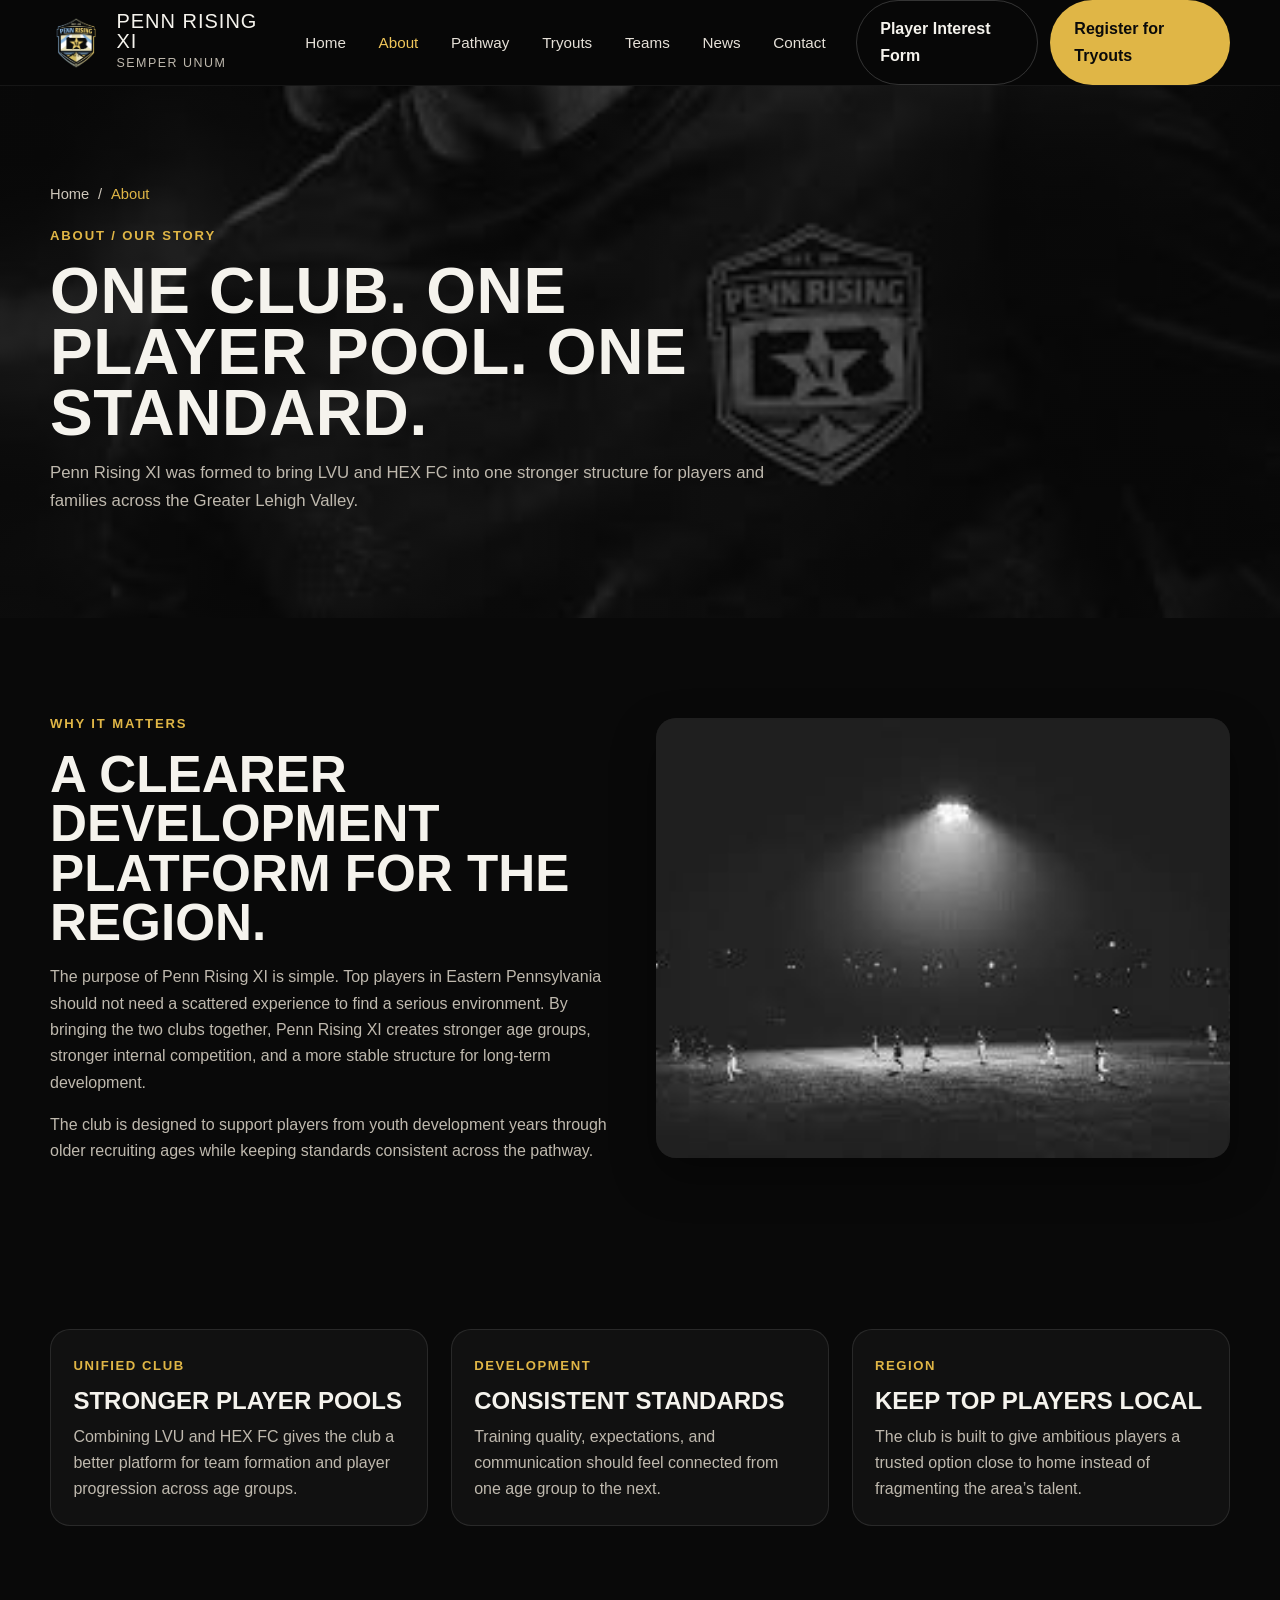
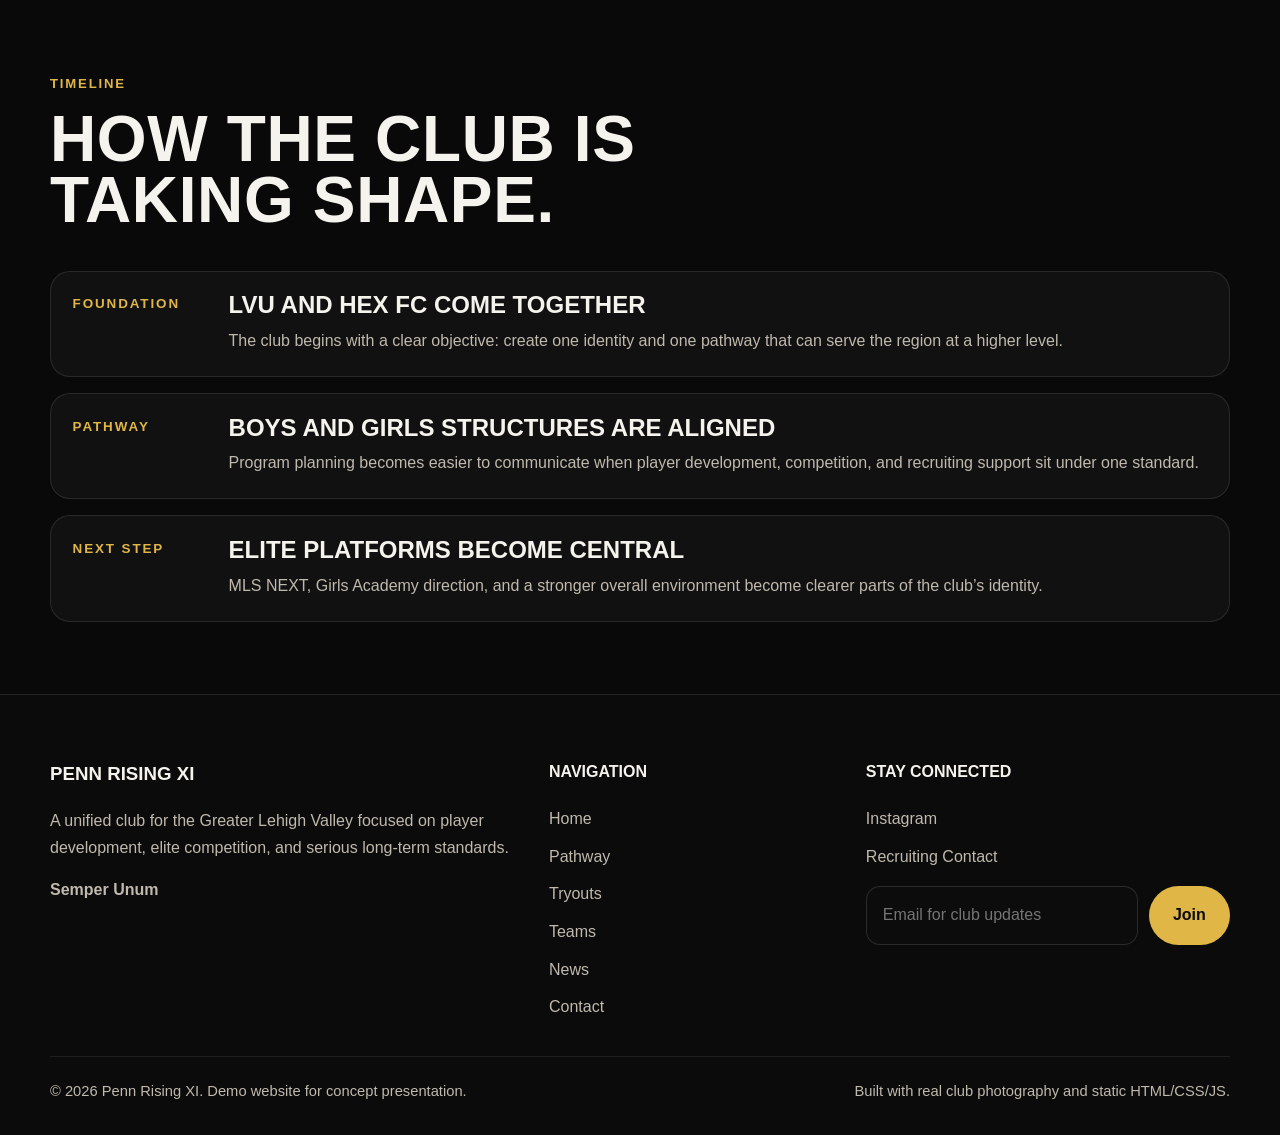
==== about.html @ 47b8cccc "1.0" ====
<!DOCTYPE html>
<html lang="en">
<head>
  <meta charset="UTF-8">
  <meta name="viewport" content="width=device-width, initial-scale=1.0">
  <title>About Penn Rising XI | Our Story</title>
  <meta name="description" content="Learn how Penn Rising XI brings together LVU and HEX FC into one unified elite soccer platform in Eastern Pennsylvania.">
  <link rel="stylesheet" href="css/styles.css">
</head>
<body>
  <header class="topbar">
    <div class="container nav">
      <a class="brand" href="index.html" aria-label="Penn Rising XI home">
        <img src="assets/2026_PennRisingXI_Logo.webp" alt="Penn Rising XI crest">
        <div class="brand-mark">
          <p class="brand-title">Penn Rising XI</p>
          <p class="brand-subtitle">Semper Unum</p>
        </div>
      </a>
      <button class="menu-toggle" type="button" aria-label="Toggle navigation" aria-expanded="false" data-menu-toggle><span></span></button>
      <div class="nav-menu" data-nav-menu>
        <nav class="nav-links" aria-label="Main navigation">
          <a href="index.html" data-nav-link>Home</a>
          <a href="about.html" data-nav-link>About</a>
          <a href="pathway.html" data-nav-link>Pathway</a>
          <a href="tryouts.html" data-nav-link>Tryouts</a>
          <a href="teams.html" data-nav-link>Teams</a>
          <a href="news.html" data-nav-link>News</a>
          <a href="contact.html" data-nav-link>Contact</a>
        </nav>
        <div class="nav-actions">
          <a class="btn btn-secondary" href="contact.html#player-form">Player Interest Form</a>
          <a class="btn btn-primary" href="tryouts.html">Register for Tryouts</a>
        </div>
      </div>
    </div>
  </header>

  <main>
    <section class="page-hero page-hero-about">
      <div class="container">
        <div class="breadcrumbs"><span><a href="index.html">Home</a></span><span>/</span><span>About</span></div>
        <div class="section-header" data-reveal>
          <span class="eyebrow">About / Our Story</span>
          <h1>One club. One player pool. One standard.</h1>
          <p>Penn Rising XI was formed to bring LVU and HEX FC into one stronger structure for players and families across the Greater Lehigh Valley.</p>
        </div>
      </div>
    </section>

    <section class="section">
      <div class="container split-layout">
        <div class="editorial-copy" data-reveal>
          <span class="eyebrow">Why It Matters</span>
          <h2>A clearer development platform for the region.</h2>
          <p>The purpose of Penn Rising XI is simple. Top players in Eastern Pennsylvania should not need a scattered experience to find a serious environment. By bringing the two clubs together, Penn Rising XI creates stronger age groups, stronger internal competition, and a more stable structure for long-term development.</p>
          <p>The club is designed to support players from youth development years through older recruiting ages while keeping standards consistent across the pathway.</p>
        </div>
        <div data-reveal>
          <div class="image-frame">
            <img src="assets/HomePRXi.jpg" alt="Penn Rising XI players gathered during play or training">
          </div>
        </div>
      </div>
    </section>

    <section class="section-tight">
      <div class="container grid-3">
        <article class="card" data-reveal>
          <span class="card-label">Unified Club</span>
          <h3>Stronger player pools</h3>
          <p>Combining LVU and HEX FC gives the club a better platform for team formation and player progression across age groups.</p>
        </article>
        <article class="card" data-reveal>
          <span class="card-label">Development</span>
          <h3>Consistent standards</h3>
          <p>Training quality, expectations, and communication should feel connected from one age group to the next.</p>
        </article>
        <article class="card" data-reveal>
          <span class="card-label">Region</span>
          <h3>Keep top players local</h3>
          <p>The club is built to give ambitious players a trusted option close to home instead of fragmenting the area’s talent.</p>
        </article>
      </div>
    </section>

    <section class="section-tight">
      <div class="container">
        <div class="section-header" data-reveal>
          <span class="eyebrow">Timeline</span>
          <h2>How the club is taking shape.</h2>
        </div>
        <div class="timeline">
          <article class="timeline-card" data-reveal>
            <div class="timeline-year">Foundation</div>
            <div>
              <h3>LVU and HEX FC come together</h3>
              <p>The club begins with a clear objective: create one identity and one pathway that can serve the region at a higher level.</p>
            </div>
          </article>
          <article class="timeline-card" data-reveal>
            <div class="timeline-year">Pathway</div>
            <div>
              <h3>Boys and girls structures are aligned</h3>
              <p>Program planning becomes easier to communicate when player development, competition, and recruiting support sit under one standard.</p>
            </div>
          </article>
          <article class="timeline-card" data-reveal>
            <div class="timeline-year">Next Step</div>
            <div>
              <h3>Elite platforms become central</h3>
              <p>MLS NEXT, Girls Academy direction, and a stronger overall environment become clearer parts of the club’s identity.</p>
            </div>
          </article>
        </div>
      </div>
    </section>
  </main>

  <footer class="footer">
    <div class="container">
      <div class="footer-grid">
        <div>
          <h3>Penn Rising XI</h3>
          <p>A unified club for the Greater Lehigh Valley focused on player development, elite competition, and serious long-term standards.</p>
          <p><strong>Semper Unum</strong></p>
        </div>
        <div>
          <h4>Navigation</h4>
          <ul class="footer-nav">
            <li><a href="index.html">Home</a></li>
            <li><a href="pathway.html">Pathway</a></li>
            <li><a href="tryouts.html">Tryouts</a></li>
            <li><a href="teams.html">Teams</a></li>
            <li><a href="news.html">News</a></li>
            <li><a href="contact.html">Contact</a></li>
          </ul>
        </div>
        <div>
          <h4>Stay Connected</h4>
          <ul class="footer-links">
            <li><a href="https://www.instagram.com/" target="_blank" rel="noreferrer">Instagram</a></li>
            <li><a href="contact.html">Recruiting Contact</a></li>
          </ul>
          <form class="newsletter">
            <input type="email" placeholder="Email for club updates" aria-label="Email for newsletter">
            <button class="btn btn-primary" type="submit">Join</button>
          </form>
        </div>
      </div>
      <div class="footer-bottom">
        <span>© 2026 Penn Rising XI. Demo website for concept presentation.</span>
        <span>Built with real club photography and static HTML/CSS/JS.</span>
      </div>
    </div>
  </footer>

  <script src="js/main.js"></script>
</body>
</html>
---- css/styles.css ----
:root {
  --bg: #090909;
  --surface: #111111;
  --surface-2: #171717;
  --surface-3: #1e1e1e;
  --text: #f5f3ed;
  --muted: #bfb9ae;
  --line: rgba(255, 255, 255, 0.1);
  --gold: #e0b646;
  --gold-strong: #f0c65a;
  --container: 1180px;
  --nav-height: 82px;
  --radius: 20px;
  --radius-sm: 12px;
  --shadow: 0 18px 44px rgba(0, 0, 0, 0.34);
  --transition: 220ms ease;
}

*,
*::before,
*::after {
  box-sizing: border-box;
}

html {
  scroll-behavior: smooth;
}

body {
  margin: 0;
  background: var(--bg);
  color: var(--text);
  font-family: "Segoe UI", "Helvetica Neue", Arial, sans-serif;
  line-height: 1.65;
}

img {
  display: block;
  max-width: 100%;
}

a {
  color: inherit;
  text-decoration: none;
}

button,
input,
select,
textarea {
  font: inherit;
}

main {
  overflow: hidden;
}

.container {
  width: min(var(--container), calc(100% - 2rem));
  margin: 0 auto;
}

.section {
  padding: 5.75rem 0;
}

.section-tight {
  padding: 4.5rem 0;
}

.eyebrow {
  display: inline-block;
  margin-bottom: 0.9rem;
  color: var(--gold);
  font-size: 0.82rem;
  font-weight: 700;
  letter-spacing: 0.14em;
  text-transform: uppercase;
}

.section-header {
  max-width: 720px;
  margin-bottom: 2.5rem;
}

.section-header h1,
.section-header h2 {
  margin: 0 0 0.95rem;
  font-family: Impact, Haettenschweiler, "Arial Narrow Bold", "Arial Narrow", sans-serif;
  font-weight: 700;
  font-size: clamp(2.3rem, 5vw, 4.2rem);
  line-height: 0.95;
  letter-spacing: 0.01em;
  text-transform: uppercase;
}

.section-header p {
  margin: 0;
  color: var(--muted);
  font-size: 1.05rem;
}

.topbar {
  position: sticky;
  top: 0;
  z-index: 40;
  background: rgba(7, 7, 7, 0.86);
  border-bottom: 1px solid rgba(255, 255, 255, 0.06);
  backdrop-filter: blur(14px);
  transition: background var(--transition), box-shadow var(--transition);
}

.topbar.scrolled {
  background: rgba(7, 7, 7, 0.96);
  box-shadow: 0 10px 28px rgba(0, 0, 0, 0.25);
}

.nav {
  min-height: var(--nav-height);
  display: flex;
  align-items: center;
  justify-content: space-between;
  gap: 1rem;
}

.brand {
  display: flex;
  align-items: center;
  gap: 0.9rem;
  min-width: 0;
}

.brand img {
  width: 52px;
  height: 52px;
  object-fit: contain;
}

.brand-title {
  margin: 0;
  font-family: Impact, Haettenschweiler, "Arial Narrow Bold", "Arial Narrow", sans-serif;
  font-size: 1.25rem;
  line-height: 1;
  letter-spacing: 0.05em;
  text-transform: uppercase;
}

.brand-subtitle {
  margin: 0.15rem 0 0;
  color: var(--muted);
  font-size: 0.78rem;
  letter-spacing: 0.12em;
  text-transform: uppercase;
}

.nav-menu {
  display: flex;
  align-items: center;
  gap: 1rem;
}

.nav-links {
  display: flex;
  align-items: center;
  gap: 0.25rem;
}

.nav-links a {
  padding: 0.7rem 0.9rem;
  color: #e5e0d8;
  font-size: 0.95rem;
  transition: color var(--transition), background var(--transition);
}

.nav-links a:hover,
.nav-links a.active {
  color: var(--gold-strong);
}

.nav-actions {
  display: flex;
  align-items: center;
  gap: 0.75rem;
}

.menu-toggle {
  display: none;
  width: 48px;
  height: 48px;
  border: 1px solid var(--line);
  border-radius: 12px;
  background: transparent;
  color: var(--text);
  align-items: center;
  justify-content: center;
  cursor: pointer;
}

.menu-toggle span,
.menu-toggle span::before,
.menu-toggle span::after {
  display: block;
  width: 18px;
  height: 2px;
  border-radius: 999px;
  background: currentColor;
  content: "";
  transition: transform var(--transition), opacity var(--transition);
}

.menu-toggle span::before {
  transform: translateY(-6px);
}

.menu-toggle span::after {
  transform: translateY(4px);
}

.menu-toggle[aria-expanded="true"] span {
  background: transparent;
}

.menu-toggle[aria-expanded="true"] span::before {
  transform: rotate(45deg);
}

.menu-toggle[aria-expanded="true"] span::after {
  transform: rotate(-45deg);
}

.btn {
  display: inline-flex;
  align-items: center;
  justify-content: center;
  gap: 0.55rem;
  padding: 0.95rem 1.45rem;
  border: 1px solid transparent;
  border-radius: 999px;
  font-weight: 700;
  transition: transform var(--transition), background var(--transition), border-color var(--transition), color var(--transition);
  cursor: pointer;
}

.btn:hover {
  transform: translateY(-1px);
}

.btn-primary {
  background: var(--gold);
  color: #0a0a0a;
}

.btn-primary:hover {
  background: var(--gold-strong);
}

.btn-secondary {
  background: transparent;
  color: var(--text);
  border-color: rgba(255, 255, 255, 0.18);
}

.btn-secondary:hover {
  border-color: var(--gold);
  color: var(--gold-strong);
}

.hero {
  position: relative;
  min-height: calc(100vh - var(--nav-height));
  display: flex;
  align-items: end;
  padding: 4rem 0 4.75rem;
  background-position: center;
  background-repeat: no-repeat;
  background-size: cover;
}

.hero::before {
  content: "";
  position: absolute;
  inset: 0;
  background: linear-gradient(90deg, rgba(6, 6, 6, 0.82) 0%, rgba(6, 6, 6, 0.5) 45%, rgba(6, 6, 6, 0.82) 100%);
}

.hero::after {
  content: "";
  position: absolute;
  inset: auto 0 0 0;
  height: 180px;
  background: linear-gradient(180deg, transparent, rgba(9, 9, 9, 0.96));
}

.hero-home {
  background-image: url("../assets/HomePRXi.jpg");
}

.hero-home .container {
  position: relative;
  z-index: 1;
}

.hero-copy {
  max-width: 680px;
}

.hero-copy h1 {
  margin: 0 0 1rem;
  font-family: Impact, Haettenschweiler, "Arial Narrow Bold", "Arial Narrow", sans-serif;
  font-size: clamp(4rem, 10vw, 7rem);
  line-height: 0.88;
  letter-spacing: 0.02em;
  text-transform: uppercase;
}

.hero-subheadline {
  margin: 0;
  max-width: 620px;
  color: #ece7dc;
  font-size: 1.2rem;
}

.hero-actions {
  display: flex;
  flex-wrap: wrap;
  gap: 0.85rem;
  margin-top: 1.9rem;
}

.hero-note {
  margin-top: 2rem;
  color: #cfc8bc;
  font-size: 0.95rem;
}

.announcement-strip {
  border-top: 1px solid var(--line);
  border-bottom: 1px solid var(--line);
  background: #0d0d0d;
}

.announcement-list {
  display: grid;
  grid-template-columns: repeat(3, 1fr);
  gap: 1rem;
  padding: 1rem 0;
}

.announcement-item {
  display: flex;
  align-items: center;
  gap: 0.75rem;
  font-family: Impact, Haettenschweiler, "Arial Narrow Bold", "Arial Narrow", sans-serif;
  font-size: 1.1rem;
  letter-spacing: 0.03em;
  text-transform: uppercase;
}

.announcement-item::before {
  content: "";
  width: 10px;
  height: 10px;
  border-radius: 50%;
  background: var(--gold);
  flex: 0 0 auto;
}

.split-layout {
  display: grid;
  grid-template-columns: 1fr 1fr;
  gap: 2rem;
  align-items: center;
}

.editorial-copy h3,
.editorial-copy h2 {
  margin: 0 0 1rem;
  font-family: Impact, Haettenschweiler, "Arial Narrow Bold", "Arial Narrow", sans-serif;
  font-size: clamp(2rem, 4vw, 3.3rem);
  line-height: 0.97;
  text-transform: uppercase;
}

.editorial-copy p {
  margin: 0 0 1rem;
  color: var(--muted);
}

.editorial-copy p:last-child {
  margin-bottom: 0;
}

.image-frame {
  overflow: hidden;
  border-radius: var(--radius);
  background: var(--surface);
  box-shadow: var(--shadow);
}

.image-frame img {
  width: 100%;
  height: 100%;
  min-height: 440px;
  object-fit: cover;
}

.caption-text {
  margin-top: 0.85rem;
  color: var(--muted);
  font-size: 0.92rem;
}

.pathway-grid,
.news-grid,
.grid-2,
.grid-3,
.grid-4,
.team-grid {
  display: grid;
  gap: 1.4rem;
}

.pathway-grid {
  grid-template-columns: repeat(4, minmax(0, 1fr));
}

.grid-2 {
  grid-template-columns: repeat(2, minmax(0, 1fr));
}

.grid-3,
.team-grid {
  grid-template-columns: repeat(3, minmax(0, 1fr));
}

.grid-4 {
  grid-template-columns: repeat(4, minmax(0, 1fr));
}

.photo-card,
.story-card,
.card,
.form-panel,
.info-panel,
.timeline-card,
.cta-panel {
  border: 1px solid var(--line);
  border-radius: var(--radius);
  background: var(--surface);
  overflow: hidden;
}

.photo-card,
.story-card,
.card,
.timeline-card {
  transition: transform var(--transition), border-color var(--transition);
}

.photo-card:hover,
.story-card:hover,
.card:hover,
.timeline-card:hover {
  transform: translateY(-3px);
  border-color: rgba(224, 182, 70, 0.4);
}

.photo-card img,
.story-card img,
.team-card img {
  width: 100%;
  height: 220px;
  object-fit: cover;
}

.photo-card-body,
.story-body,
.card,
.form-panel,
.info-panel {
  padding: 1.45rem;
}

.photo-card h3,
.story-card h3,
.card h3,
.timeline-card h3,
.form-panel h3,
.info-panel h3 {
  margin: 0 0 0.7rem;
  font-family: Impact, Haettenschweiler, "Arial Narrow Bold", "Arial Narrow", sans-serif;
  font-size: 1.5rem;
  line-height: 0.98;
  text-transform: uppercase;
}

.photo-card p,
.story-card p,
.card p,
.timeline-card p,
.info-panel p,
.form-panel p {
  margin: 0;
  color: var(--muted);
}

.feature-list,
.meta-list,
.simple-list {
  margin: 1rem 0 0;
  padding: 0;
  list-style: none;
  display: grid;
  gap: 0.65rem;
}

.feature-list li,
.meta-list li,
.simple-list li {
  display: flex;
  align-items: flex-start;
  gap: 0.65rem;
  color: #e7e2d7;
}

.feature-list li::before,
.meta-list li::before,
.simple-list li::before {
  content: "";
  width: 8px;
  height: 8px;
  margin-top: 0.5rem;
  border-radius: 50%;
  background: var(--gold);
  flex: 0 0 auto;
}

.feature-banner {
  position: relative;
  min-height: 420px;
  display: flex;
  align-items: end;
  padding: 2rem;
  border-radius: var(--radius);
  overflow: hidden;
  background-position: center;
  background-repeat: no-repeat;
  background-size: cover;
  box-shadow: var(--shadow);
}

.feature-banner::before {
  content: "";
  position: absolute;
  inset: 0;
  background: linear-gradient(90deg, rgba(7, 7, 7, 0.86) 0%, rgba(7, 7, 7, 0.5) 50%, rgba(7, 7, 7, 0.78) 100%);
}

.feature-banner-tryouts {
  background-image: url("../assets/Tryout.jpg");
}

.feature-banner .feature-content {
  position: relative;
  z-index: 1;
  max-width: 620px;
}

.feature-banner h2,
.feature-banner h3 {
  margin: 0 0 0.85rem;
  font-family: Impact, Haettenschweiler, "Arial Narrow Bold", "Arial Narrow", sans-serif;
  font-size: clamp(2.2rem, 4vw, 3.6rem);
  line-height: 0.94;
  text-transform: uppercase;
}

.feature-banner p {
  margin: 0;
  color: #ddd6ca;
}

.feature-details {
  display: flex;
  flex-wrap: wrap;
  gap: 0.8rem 1.2rem;
  margin-top: 1.2rem;
  color: #f0ece4;
  font-weight: 600;
}

.news-grid {
  grid-template-columns: repeat(4, minmax(0, 1fr));
}

.story-card time {
  display: inline-block;
  margin-bottom: 0.65rem;
  color: var(--gold);
  font-size: 0.8rem;
  font-weight: 700;
  letter-spacing: 0.12em;
  text-transform: uppercase;
}

.story-card a {
  display: inline-flex;
  margin-top: 1rem;
  color: var(--gold-strong);
  font-weight: 700;
}

.story-card a::after {
  content: "→";
  margin-left: 0.4rem;
}

.page-hero {
  position: relative;
  padding: 6rem 0 4rem;
  min-height: 360px;
  display: flex;
  align-items: end;
  background-position: center;
  background-repeat: no-repeat;
  background-size: cover;
}

.page-hero::before {
  content: "";
  position: absolute;
  inset: 0;
  background: linear-gradient(90deg, rgba(8, 8, 8, 0.82), rgba(8, 8, 8, 0.56), rgba(8, 8, 8, 0.82));
}

.page-hero .container {
  position: relative;
  z-index: 1;
}

.page-hero-about {
  background-image: url("../assets/BlackAndWhiteJersy.jpg");
}

.page-hero-pathway {
  background-image: url("../assets/MlsNextJersyPatch.jpg");
}

.page-hero-tryouts {
  background-image: url("../assets/tryoutsWithNoEdits.jpg");
}

.page-hero-news {
  background-image: url("../assets/HomePRXi.jpg");
}

.page-hero-contact {
  background-image: url("../assets/WeRise.jpg");
  background-position: center top;
}

.page-hero-teams {
  background-image: url("../assets/Tryout.jpg");
}

.breadcrumbs {
  display: flex;
  flex-wrap: wrap;
  gap: 0.55rem;
  margin-bottom: 1rem;
  color: #cec7bb;
  font-size: 0.92rem;
}

.breadcrumbs span:last-child {
  color: var(--gold);
}

.card {
  padding: 1.4rem;
}

.card-label {
  display: inline-block;
  margin-bottom: 0.75rem;
  color: var(--gold);
  font-size: 0.82rem;
  font-weight: 700;
  letter-spacing: 0.12em;
  text-transform: uppercase;
}

.photo-slab {
  overflow: hidden;
  border-radius: var(--radius);
  border: 1px solid var(--line);
  background: var(--surface);
}

.photo-slab img {
  width: 100%;
  height: 100%;
  min-height: 360px;
  object-fit: cover;
}

.table-wrap {
  overflow-x: auto;
  border: 1px solid var(--line);
  border-radius: var(--radius);
  background: var(--surface);
}

table {
  width: 100%;
  min-width: 720px;
  border-collapse: collapse;
}

th,
td {
  padding: 1rem 1.05rem;
  text-align: left;
  border-bottom: 1px solid rgba(255, 255, 255, 0.08);
}

th {
  color: var(--gold);
  font-size: 0.82rem;
  letter-spacing: 0.12em;
  text-transform: uppercase;
}

.badge {
  display: inline-flex;
  align-items: center;
  padding: 0.4rem 0.7rem;
  border-radius: 999px;
  background: rgba(224, 182, 70, 0.14);
  color: var(--gold-strong);
  font-size: 0.82rem;
  font-weight: 700;
}

.timeline {
  display: grid;
  gap: 1rem;
}

.timeline-card {
  display: grid;
  grid-template-columns: 140px 1fr;
  gap: 1rem;
  padding: 1.35rem;
}

.timeline-year {
  color: var(--gold);
  font-size: 0.84rem;
  font-weight: 700;
  letter-spacing: 0.14em;
  text-transform: uppercase;
}

.team-card {
  border: 1px solid var(--line);
  border-radius: var(--radius);
  overflow: hidden;
  background: var(--surface);
}

.team-card-body {
  padding: 1.35rem;
}

.team-card h3 {
  margin: 0 0 0.7rem;
  font-family: Impact, Haettenschweiler, "Arial Narrow Bold", "Arial Narrow", sans-serif;
  font-size: 1.45rem;
  line-height: 1;
  text-transform: uppercase;
}

.form-panel,
.info-panel {
  height: 100%;
}

.form-grid {
  display: grid;
  grid-template-columns: repeat(2, minmax(0, 1fr));
  gap: 1rem;
}

.field {
  display: grid;
  gap: 0.45rem;
}

.field-full {
  grid-column: 1 / -1;
}

.field label {
  color: #efe8db;
  font-weight: 600;
}

.field input,
.field select,
.field textarea,
.newsletter input {
  width: 100%;
  padding: 0.95rem 1rem;
  border: 1px solid rgba(255, 255, 255, 0.12);
  border-radius: 14px;
  background: #0c0c0c;
  color: var(--text);
}

.field textarea {
  min-height: 150px;
  resize: vertical;
}

.field input:focus,
.field select:focus,
.field textarea:focus,
.newsletter input:focus {
  outline: none;
  border-color: rgba(224, 182, 70, 0.55);
}

.newsletter {
  display: flex;
  gap: 0.7rem;
  margin-top: 1rem;
}

.footer {
  padding: 4rem 0 2rem;
  border-top: 1px solid var(--line);
  background: #0b0b0b;
}

.footer-grid {
  display: grid;
  grid-template-columns: 1.3fr 0.8fr 1fr;
  gap: 1.6rem;
}

.footer h3,
.footer h4 {
  margin-top: 0;
  font-family: Impact, Haettenschweiler, "Arial Narrow Bold", "Arial Narrow", sans-serif;
  text-transform: uppercase;
}

.footer p,
.footer li,
.footer a {
  color: var(--muted);
}

.footer-nav,
.footer-links {
  margin: 0;
  padding: 0;
  list-style: none;
  display: grid;
  gap: 0.7rem;
}

.footer-bottom {
  display: flex;
  flex-wrap: wrap;
  justify-content: space-between;
  gap: 0.75rem;
  margin-top: 2.2rem;
  padding-top: 1.4rem;
  border-top: 1px solid rgba(255, 255, 255, 0.08);
  color: var(--muted);
  font-size: 0.92rem;
}

[data-reveal] {
  opacity: 0;
  transform: translateY(22px);
  transition: opacity 700ms ease, transform 700ms ease;
}

[data-reveal].revealed {
  opacity: 1;
  transform: translateY(0);
}

@media (max-width: 1100px) {
  .pathway-grid,
  .news-grid {
    grid-template-columns: repeat(2, minmax(0, 1fr));
  }

  .grid-4 {
    grid-template-columns: repeat(2, minmax(0, 1fr));
  }
}

@media (max-width: 920px) {
  .split-layout,
  .grid-2,
  .grid-3,
  .team-grid,
  .footer-grid {
    grid-template-columns: 1fr;
  }

  .hero {
    min-height: auto;
    padding: 5rem 0 4rem;
  }
}

@media (max-width: 860px) {
  .menu-toggle {
    display: inline-flex;
  }

  .nav-menu {
    position: absolute;
    top: calc(100% + 0.75rem);
    left: 1rem;
    right: 1rem;
    display: none;
    padding: 1rem;
    border: 1px solid rgba(255, 255, 255, 0.08);
    border-radius: 16px;
    background: rgba(8, 8, 8, 0.98);
    box-shadow: var(--shadow);
  }

  .nav-menu.open {
    display: grid;
    gap: 1rem;
  }

  .nav-links,
  .nav-actions {
    flex-direction: column;
    align-items: stretch;
  }

  .nav-links a,
  .nav-actions .btn {
    width: 100%;
  }

  .announcement-list,
  .pathway-grid,
  .news-grid,
  .grid-4 {
    grid-template-columns: 1fr;
  }

  .timeline-card {
    grid-template-columns: 1fr;
  }
}

@media (max-width: 640px) {
  .section {
    padding: 4.5rem 0;
  }

  .section-tight {
    padding: 3.6rem 0;
  }

  .hero-copy h1 {
    font-size: clamp(3rem, 18vw, 4.75rem);
  }

  .hero-subheadline,
  .section-header p {
    font-size: 1rem;
  }

  .btn,
  .hero-actions .btn,
  .newsletter,
  .newsletter .btn {
    width: 100%;
  }

  .newsletter {
    flex-direction: column;
  }

  .form-grid {
    grid-template-columns: 1fr;
  }

  .brand-subtitle {
    display: none;
  }

  .image-frame img,
  .photo-slab img {
    min-height: 280px;
  }
}
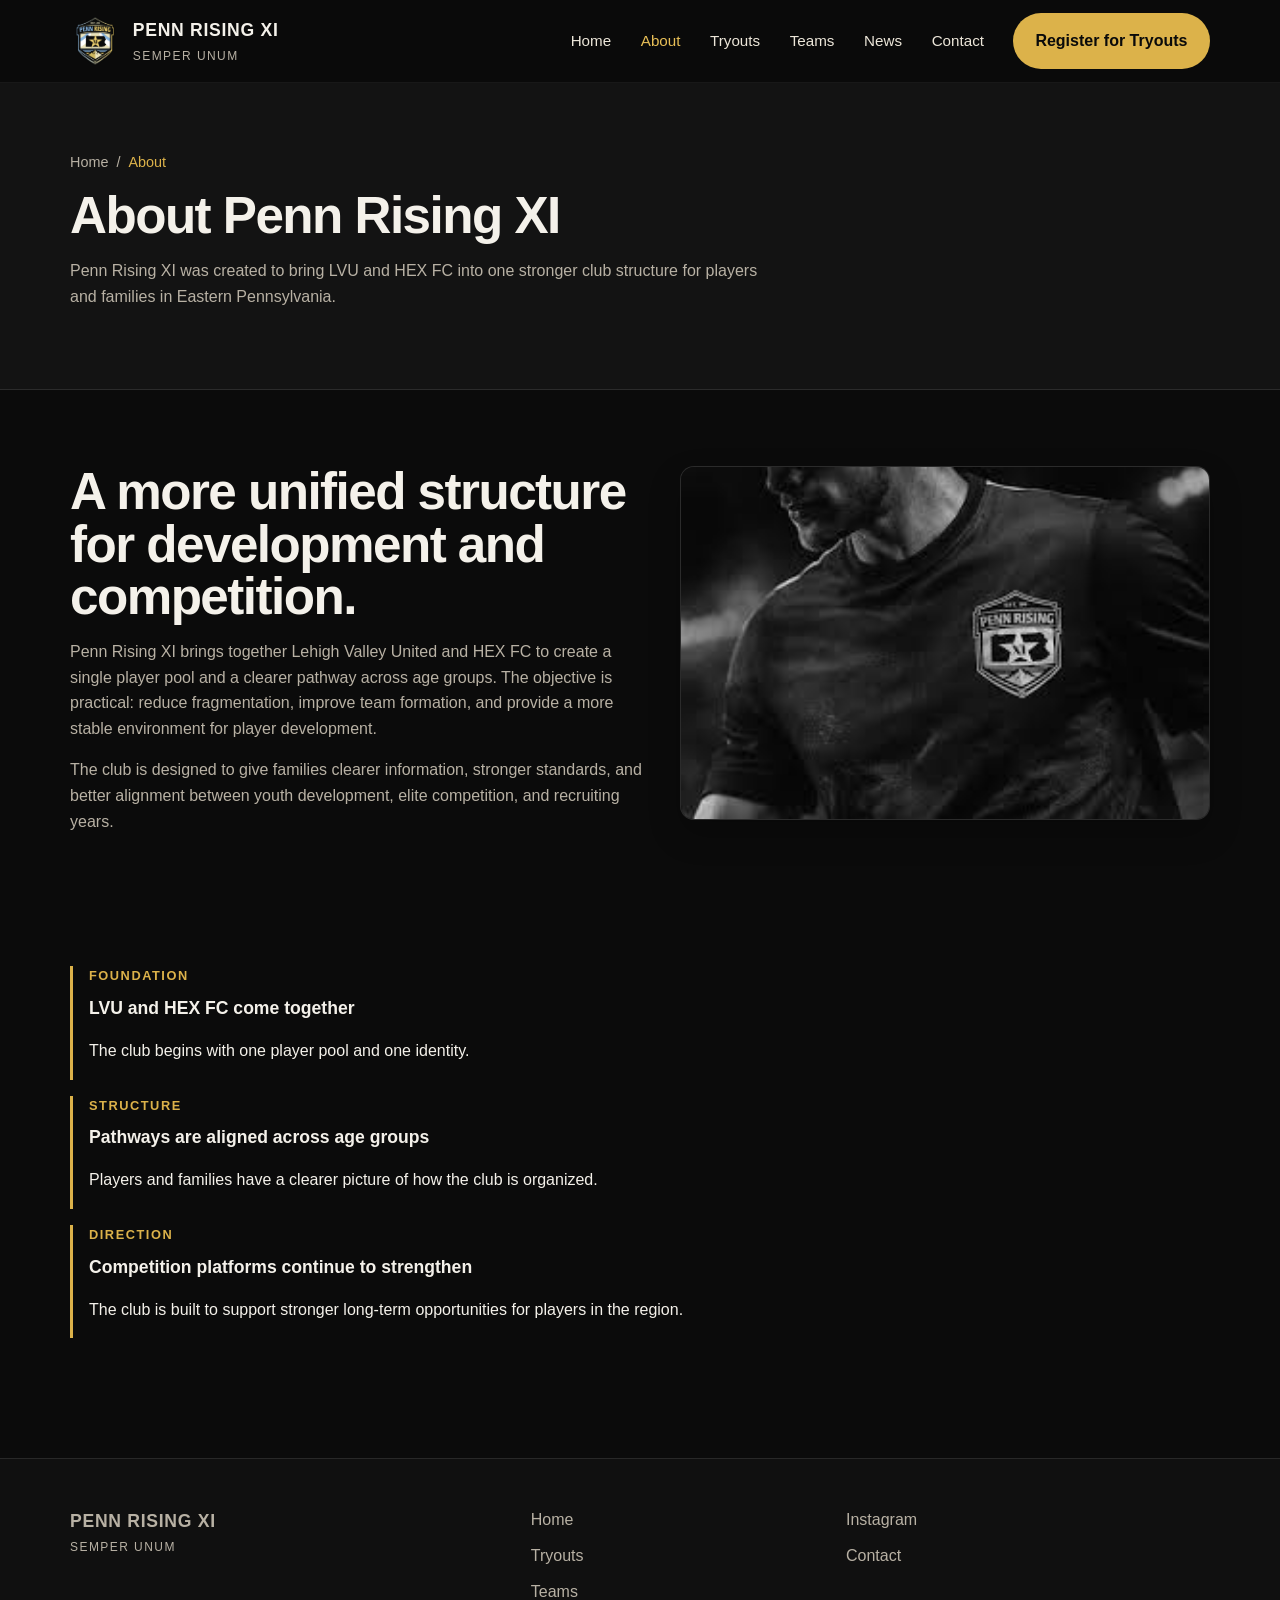
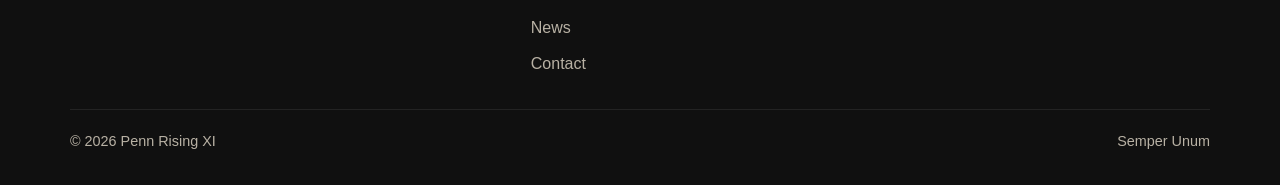
==== commit b9a580c2: "1.1" ====
--- a/about.html
+++ b/about.html
@@ -3,8 +3,8 @@
 <head>
   <meta charset="UTF-8">
   <meta name="viewport" content="width=device-width, initial-scale=1.0">
-  <title>About Penn Rising XI | Our Story</title>
-  <meta name="description" content="Learn how Penn Rising XI brings together LVU and HEX FC into one unified elite soccer platform in Eastern Pennsylvania.">
+  <title>Penn Rising XI | About</title>
+  <meta name="description" content="Learn how Penn Rising XI brings together Lehigh Valley United and HEX FC into one club structure.">
   <link rel="stylesheet" href="css/styles.css">
 </head>
 <body>
@@ -12,7 +12,7 @@
     <div class="container nav">
       <a class="brand" href="index.html" aria-label="Penn Rising XI home">
         <img src="assets/2026_PennRisingXI_Logo.webp" alt="Penn Rising XI crest">
-        <div class="brand-mark">
+        <div>
           <p class="brand-title">Penn Rising XI</p>
           <p class="brand-subtitle">Semper Unum</p>
         </div>
@@ -22,139 +22,71 @@
         <nav class="nav-links" aria-label="Main navigation">
           <a href="index.html" data-nav-link>Home</a>
           <a href="about.html" data-nav-link>About</a>
-          <a href="pathway.html" data-nav-link>Pathway</a>
           <a href="tryouts.html" data-nav-link>Tryouts</a>
           <a href="teams.html" data-nav-link>Teams</a>
           <a href="news.html" data-nav-link>News</a>
           <a href="contact.html" data-nav-link>Contact</a>
         </nav>
         <div class="nav-actions">
-          <a class="btn btn-secondary" href="contact.html#player-form">Player Interest Form</a>
           <a class="btn btn-primary" href="tryouts.html">Register for Tryouts</a>
         </div>
       </div>
     </div>
   </header>
-
   <main>
-    <section class="page-hero page-hero-about">
-      <div class="container">
+    <section class="page-hero">
+      <div class="container page-hero-inner">
         <div class="breadcrumbs"><span><a href="index.html">Home</a></span><span>/</span><span>About</span></div>
         <div class="section-header" data-reveal>
-          <span class="eyebrow">About / Our Story</span>
-          <h1>One club. One player pool. One standard.</h1>
-          <p>Penn Rising XI was formed to bring LVU and HEX FC into one stronger structure for players and families across the Greater Lehigh Valley.</p>
+          <h1>About Penn Rising XI</h1>
+          <p>Penn Rising XI was created to bring LVU and HEX FC into one stronger club structure for players and families in Eastern Pennsylvania.</p>
         </div>
       </div>
     </section>
-
     <section class="section">
-      <div class="container split-layout">
-        <div class="editorial-copy" data-reveal>
-          <span class="eyebrow">Why It Matters</span>
-          <h2>A clearer development platform for the region.</h2>
-          <p>The purpose of Penn Rising XI is simple. Top players in Eastern Pennsylvania should not need a scattered experience to find a serious environment. By bringing the two clubs together, Penn Rising XI creates stronger age groups, stronger internal competition, and a more stable structure for long-term development.</p>
-          <p>The club is designed to support players from youth development years through older recruiting ages while keeping standards consistent across the pathway.</p>
+      <div class="container two-column">
+        <div class="content-block" data-reveal>
+          <h2>A more unified structure for development and competition.</h2>
+          <p>Penn Rising XI brings together Lehigh Valley United and HEX FC to create a single player pool and a clearer pathway across age groups. The objective is practical: reduce fragmentation, improve team formation, and provide a more stable environment for player development.</p>
+          <p>The club is designed to give families clearer information, stronger standards, and better alignment between youth development, elite competition, and recruiting years.</p>
         </div>
-        <div data-reveal>
-          <div class="image-frame">
-            <img src="assets/HomePRXi.jpg" alt="Penn Rising XI players gathered during play or training">
+        <div class="media-block" data-reveal>
+          <img src="assets/BlackAndWhiteJersy.jpg" alt="Penn Rising XI jersey detail">
+        </div>
+      </div>
+    </section>
+    <section class="section-tight">
+      <div class="container">
+        <div class="timeline">
+          <div class="timeline-item" data-reveal>
+            <div class="timeline-year">Foundation</div>
+            <h3>LVU and HEX FC come together</h3>
+            <p>The club begins with one player pool and one identity.</p>
+          </div>
+          <div class="timeline-item" data-reveal>
+            <div class="timeline-year">Structure</div>
+            <h3>Pathways are aligned across age groups</h3>
+            <p>Players and families have a clearer picture of how the club is organized.</p>
+          </div>
+          <div class="timeline-item" data-reveal>
+            <div class="timeline-year">Direction</div>
+            <h3>Competition platforms continue to strengthen</h3>
+            <p>The club is built to support stronger long-term opportunities for players in the region.</p>
           </div>
         </div>
       </div>
     </section>
-
-    <section class="section-tight">
-      <div class="container grid-3">
-        <article class="card" data-reveal>
-          <span class="card-label">Unified Club</span>
-          <h3>Stronger player pools</h3>
-          <p>Combining LVU and HEX FC gives the club a better platform for team formation and player progression across age groups.</p>
-        </article>
-        <article class="card" data-reveal>
-          <span class="card-label">Development</span>
-          <h3>Consistent standards</h3>
-          <p>Training quality, expectations, and communication should feel connected from one age group to the next.</p>
-        </article>
-        <article class="card" data-reveal>
-          <span class="card-label">Region</span>
-          <h3>Keep top players local</h3>
-          <p>The club is built to give ambitious players a trusted option close to home instead of fragmenting the area’s talent.</p>
-        </article>
-      </div>
-    </section>
-
-    <section class="section-tight">
-      <div class="container">
-        <div class="section-header" data-reveal>
-          <span class="eyebrow">Timeline</span>
-          <h2>How the club is taking shape.</h2>
-        </div>
-        <div class="timeline">
-          <article class="timeline-card" data-reveal>
-            <div class="timeline-year">Foundation</div>
-            <div>
-              <h3>LVU and HEX FC come together</h3>
-              <p>The club begins with a clear objective: create one identity and one pathway that can serve the region at a higher level.</p>
-            </div>
-          </article>
-          <article class="timeline-card" data-reveal>
-            <div class="timeline-year">Pathway</div>
-            <div>
-              <h3>Boys and girls structures are aligned</h3>
-              <p>Program planning becomes easier to communicate when player development, competition, and recruiting support sit under one standard.</p>
-            </div>
-          </article>
-          <article class="timeline-card" data-reveal>
-            <div class="timeline-year">Next Step</div>
-            <div>
-              <h3>Elite platforms become central</h3>
-              <p>MLS NEXT, Girls Academy direction, and a stronger overall environment become clearer parts of the club’s identity.</p>
-            </div>
-          </article>
-        </div>
-      </div>
-    </section>
   </main>
-
   <footer class="footer">
     <div class="container">
       <div class="footer-grid">
-        <div>
-          <h3>Penn Rising XI</h3>
-          <p>A unified club for the Greater Lehigh Valley focused on player development, elite competition, and serious long-term standards.</p>
-          <p><strong>Semper Unum</strong></p>
-        </div>
-        <div>
-          <h4>Navigation</h4>
-          <ul class="footer-nav">
-            <li><a href="index.html">Home</a></li>
-            <li><a href="pathway.html">Pathway</a></li>
-            <li><a href="tryouts.html">Tryouts</a></li>
-            <li><a href="teams.html">Teams</a></li>
-            <li><a href="news.html">News</a></li>
-            <li><a href="contact.html">Contact</a></li>
-          </ul>
-        </div>
-        <div>
-          <h4>Stay Connected</h4>
-          <ul class="footer-links">
-            <li><a href="https://www.instagram.com/" target="_blank" rel="noreferrer">Instagram</a></li>
-            <li><a href="contact.html">Recruiting Contact</a></li>
-          </ul>
-          <form class="newsletter">
-            <input type="email" placeholder="Email for club updates" aria-label="Email for newsletter">
-            <button class="btn btn-primary" type="submit">Join</button>
-          </form>
-        </div>
+        <div><p class="brand-title">Penn Rising XI</p><p class="brand-subtitle">Semper Unum</p></div>
+        <div><ul class="footer-nav"><li><a href="index.html">Home</a></li><li><a href="tryouts.html">Tryouts</a></li><li><a href="teams.html">Teams</a></li><li><a href="news.html">News</a></li><li><a href="contact.html">Contact</a></li></ul></div>
+        <div><ul class="footer-links"><li><a href="https://www.instagram.com/" target="_blank" rel="noreferrer">Instagram</a></li><li><a href="contact.html">Contact</a></li></ul></div>
       </div>
-      <div class="footer-bottom">
-        <span>© 2026 Penn Rising XI. Demo website for concept presentation.</span>
-        <span>Built with real club photography and static HTML/CSS/JS.</span>
-      </div>
+      <div class="footer-bottom"><span>© 2026 Penn Rising XI</span><span>Semper Unum</span></div>
     </div>
   </footer>
-
   <script src="js/main.js"></script>
 </body>
 </html>
--- a/css/styles.css
+++ b/css/styles.css
@@ -1,19 +1,17 @@
 :root {
-  --bg: #090909;
-  --surface: #111111;
-  --surface-2: #171717;
-  --surface-3: #1e1e1e;
-  --text: #f5f3ed;
-  --muted: #bfb9ae;
+  --bg: #0b0b0b;
+  --surface: #131313;
+  --surface-soft: #191919;
+  --text: #f4f1ea;
+  --muted: #b8b1a4;
   --line: rgba(255, 255, 255, 0.1);
-  --gold: #e0b646;
-  --gold-strong: #f0c65a;
-  --container: 1180px;
+  --gold: #dcb24a;
+  --gold-strong: #e8bf57;
+  --container: 1140px;
   --nav-height: 82px;
-  --radius: 20px;
-  --radius-sm: 12px;
-  --shadow: 0 18px 44px rgba(0, 0, 0, 0.34);
-  --transition: 220ms ease;
+  --radius: 14px;
+  --shadow: 0 14px 32px rgba(0, 0, 0, 0.24);
+  --transition: 180ms ease;
 }
 
 *,
@@ -30,8 +28,8 @@
   margin: 0;
   background: var(--bg);
   color: var(--text);
-  font-family: "Segoe UI", "Helvetica Neue", Arial, sans-serif;
-  line-height: 1.65;
+  font-family: Arial, Helvetica, sans-serif;
+  line-height: 1.6;
 }
 
 img {
@@ -46,13 +44,9 @@
 
 button,
 input,
-select,
-textarea {
+textarea,
+select {
   font: inherit;
-}
-
-main {
-  overflow: hidden;
 }
 
 .container {
@@ -61,58 +55,61 @@
 }
 
 .section {
-  padding: 5.75rem 0;
+  padding: 4.75rem 0;
 }
 
 .section-tight {
-  padding: 4.5rem 0;
+  padding: 3.5rem 0;
 }
 
 .eyebrow {
   display: inline-block;
-  margin-bottom: 0.9rem;
+  margin-bottom: 0.85rem;
   color: var(--gold);
-  font-size: 0.82rem;
+  font-size: 0.78rem;
   font-weight: 700;
-  letter-spacing: 0.14em;
+  letter-spacing: 0.12em;
   text-transform: uppercase;
 }
 
 .section-header {
-  max-width: 720px;
-  margin-bottom: 2.5rem;
+  max-width: 700px;
+  margin-bottom: 2rem;
 }
 
 .section-header h1,
-.section-header h2 {
-  margin: 0 0 0.95rem;
-  font-family: Impact, Haettenschweiler, "Arial Narrow Bold", "Arial Narrow", sans-serif;
-  font-weight: 700;
-  font-size: clamp(2.3rem, 5vw, 4.2rem);
-  line-height: 0.95;
-  letter-spacing: 0.01em;
-  text-transform: uppercase;
-}
-
-.section-header p {
-  margin: 0;
+.section-header h2,
+.content-block h2,
+.content-block h3 {
+  margin: 0 0 0.8rem;
+  font-family: Arial, Helvetica, sans-serif;
+  font-size: clamp(2rem, 4vw, 3.2rem);
+  font-weight: 800;
+  line-height: 1.02;
+  letter-spacing: -0.03em;
+}
+
+.section-header p,
+.content-block p,
+.card p,
+.news-item p,
+.panel p,
+.footer p,
+.footer li,
+.footer a {
   color: var(--muted);
-  font-size: 1.05rem;
 }
 
 .topbar {
   position: sticky;
   top: 0;
   z-index: 40;
-  background: rgba(7, 7, 7, 0.86);
+  background: rgba(11, 11, 11, 0.96);
   border-bottom: 1px solid rgba(255, 255, 255, 0.06);
-  backdrop-filter: blur(14px);
-  transition: background var(--transition), box-shadow var(--transition);
 }
 
 .topbar.scrolled {
-  background: rgba(7, 7, 7, 0.96);
-  box-shadow: 0 10px 28px rgba(0, 0, 0, 0.25);
+  box-shadow: 0 10px 24px rgba(0, 0, 0, 0.22);
 }
 
 .nav {
@@ -126,29 +123,27 @@
 .brand {
   display: flex;
   align-items: center;
-  gap: 0.9rem;
-  min-width: 0;
+  gap: 0.8rem;
 }
 
 .brand img {
-  width: 52px;
-  height: 52px;
+  width: 50px;
+  height: 50px;
   object-fit: contain;
 }
 
 .brand-title {
   margin: 0;
-  font-family: Impact, Haettenschweiler, "Arial Narrow Bold", "Arial Narrow", sans-serif;
-  font-size: 1.25rem;
-  line-height: 1;
-  letter-spacing: 0.05em;
+  font-size: 1.1rem;
+  font-weight: 800;
+  letter-spacing: 0.04em;
   text-transform: uppercase;
 }
 
 .brand-subtitle {
   margin: 0.15rem 0 0;
   color: var(--muted);
-  font-size: 0.78rem;
+  font-size: 0.75rem;
   letter-spacing: 0.12em;
   text-transform: uppercase;
 }
@@ -166,10 +161,10 @@
 }
 
 .nav-links a {
-  padding: 0.7rem 0.9rem;
-  color: #e5e0d8;
+  padding: 0.7rem 0.8rem;
+  color: #ece6d9;
   font-size: 0.95rem;
-  transition: color var(--transition), background var(--transition);
+  transition: color var(--transition);
 }
 
 .nav-links a:hover,
@@ -180,15 +175,14 @@
 .nav-actions {
   display: flex;
   align-items: center;
-  gap: 0.75rem;
 }
 
 .menu-toggle {
   display: none;
-  width: 48px;
-  height: 48px;
+  width: 46px;
+  height: 46px;
   border: 1px solid var(--line);
-  border-radius: 12px;
+  border-radius: 10px;
   background: transparent;
   color: var(--text);
   align-items: center;
@@ -202,8 +196,8 @@
   display: block;
   width: 18px;
   height: 2px;
+  background: currentColor;
   border-radius: 999px;
-  background: currentColor;
   content: "";
   transition: transform var(--transition), opacity var(--transition);
 }
@@ -232,12 +226,11 @@
   display: inline-flex;
   align-items: center;
   justify-content: center;
-  gap: 0.55rem;
-  padding: 0.95rem 1.45rem;
+  padding: 0.9rem 1.35rem;
   border: 1px solid transparent;
   border-radius: 999px;
   font-weight: 700;
-  transition: transform var(--transition), background var(--transition), border-color var(--transition), color var(--transition);
+  transition: background var(--transition), color var(--transition), border-color var(--transition), transform var(--transition);
   cursor: pointer;
 }
 
@@ -256,8 +249,8 @@
 
 .btn-secondary {
   background: transparent;
+  border-color: rgba(255, 255, 255, 0.18);
   color: var(--text);
-  border-color: rgba(255, 255, 255, 0.18);
 }
 
 .btn-secondary:hover {
@@ -267,76 +260,60 @@
 
 .hero {
   position: relative;
-  min-height: calc(100vh - var(--nav-height));
+  min-height: calc(78vh - var(--nav-height));
   display: flex;
   align-items: end;
-  padding: 4rem 0 4.75rem;
-  background-position: center;
-  background-repeat: no-repeat;
-  background-size: cover;
+  background: #101010 center/cover no-repeat;
 }
 
 .hero::before {
   content: "";
   position: absolute;
   inset: 0;
-  background: linear-gradient(90deg, rgba(6, 6, 6, 0.82) 0%, rgba(6, 6, 6, 0.5) 45%, rgba(6, 6, 6, 0.82) 100%);
-}
-
-.hero::after {
-  content: "";
-  position: absolute;
-  inset: auto 0 0 0;
-  height: 180px;
-  background: linear-gradient(180deg, transparent, rgba(9, 9, 9, 0.96));
+  background: linear-gradient(90deg, rgba(8, 8, 8, 0.84) 0%, rgba(8, 8, 8, 0.58) 52%, rgba(8, 8, 8, 0.78) 100%);
+}
+
+.hero-inner {
+  position: relative;
+  z-index: 1;
+  width: 100%;
+  padding: 5rem 0 4rem;
 }
 
 .hero-home {
   background-image: url("../assets/HomePRXi.jpg");
 }
 
-.hero-home .container {
-  position: relative;
-  z-index: 1;
-}
-
 .hero-copy {
-  max-width: 680px;
+  max-width: 720px;
 }
 
 .hero-copy h1 {
   margin: 0 0 1rem;
-  font-family: Impact, Haettenschweiler, "Arial Narrow Bold", "Arial Narrow", sans-serif;
-  font-size: clamp(4rem, 10vw, 7rem);
-  line-height: 0.88;
-  letter-spacing: 0.02em;
-  text-transform: uppercase;
-}
-
-.hero-subheadline {
+  font-size: clamp(2.7rem, 7vw, 4.7rem);
+  font-weight: 800;
+  line-height: 0.96;
+  letter-spacing: -0.04em;
+}
+
+.hero-copy p {
   margin: 0;
-  max-width: 620px;
+  max-width: 640px;
   color: #ece7dc;
-  font-size: 1.2rem;
+  font-size: 1.1rem;
 }
 
 .hero-actions {
   display: flex;
   flex-wrap: wrap;
-  gap: 0.85rem;
-  margin-top: 1.9rem;
-}
-
-.hero-note {
-  margin-top: 2rem;
-  color: #cfc8bc;
-  font-size: 0.95rem;
+  gap: 0.8rem;
+  margin-top: 1.6rem;
 }
 
 .announcement-strip {
   border-top: 1px solid var(--line);
   border-bottom: 1px solid var(--line);
-  background: #0d0d0d;
+  background: #0f0f0f;
 }
 
 .announcement-list {
@@ -347,165 +324,130 @@
 }
 
 .announcement-item {
-  display: flex;
-  align-items: center;
-  gap: 0.75rem;
-  font-family: Impact, Haettenschweiler, "Arial Narrow Bold", "Arial Narrow", sans-serif;
-  font-size: 1.1rem;
-  letter-spacing: 0.03em;
+  font-size: 0.92rem;
+  font-weight: 700;
   text-transform: uppercase;
+  letter-spacing: 0.08em;
 }
 
 .announcement-item::before {
-  content: "";
-  width: 10px;
-  height: 10px;
-  border-radius: 50%;
-  background: var(--gold);
-  flex: 0 0 auto;
-}
-
-.split-layout {
+  content: "•";
+  color: var(--gold);
+  margin-right: 0.55rem;
+}
+
+.page-hero {
+  background: var(--surface);
+  border-bottom: 1px solid var(--line);
+}
+
+.page-hero-inner {
+  padding: 4.25rem 0 3rem;
+}
+
+.breadcrumbs {
+  display: flex;
+  flex-wrap: wrap;
+  gap: 0.5rem;
+  margin-bottom: 1rem;
+  color: var(--muted);
+  font-size: 0.9rem;
+}
+
+.breadcrumbs span:last-child {
+  color: var(--gold);
+}
+
+.content-grid,
+.two-column,
+.news-grid,
+.pathway-grid,
+.team-grid,
+.footer-grid,
+.form-layout {
   display: grid;
-  grid-template-columns: 1fr 1fr;
-  gap: 2rem;
-  align-items: center;
-}
-
-.editorial-copy h3,
-.editorial-copy h2 {
-  margin: 0 0 1rem;
-  font-family: Impact, Haettenschweiler, "Arial Narrow Bold", "Arial Narrow", sans-serif;
-  font-size: clamp(2rem, 4vw, 3.3rem);
-  line-height: 0.97;
-  text-transform: uppercase;
-}
-
-.editorial-copy p {
-  margin: 0 0 1rem;
-  color: var(--muted);
-}
-
-.editorial-copy p:last-child {
-  margin-bottom: 0;
-}
-
-.image-frame {
+  gap: 1.5rem;
+}
+
+.two-column,
+.content-grid,
+.form-layout {
+  grid-template-columns: 1.05fr 0.95fr;
+  align-items: start;
+}
+
+.news-grid {
+  grid-template-columns: repeat(2, minmax(0, 1fr));
+}
+
+.pathway-grid,
+.team-grid {
+  grid-template-columns: repeat(4, minmax(0, 1fr));
+}
+
+.media-block {
   overflow: hidden;
   border-radius: var(--radius);
+  border: 1px solid var(--line);
   background: var(--surface);
   box-shadow: var(--shadow);
 }
 
-.image-frame img {
+.media-block img {
   width: 100%;
   height: 100%;
-  min-height: 440px;
+  max-height: 430px;
   object-fit: cover;
 }
 
-.caption-text {
-  margin-top: 0.85rem;
-  color: var(--muted);
-  font-size: 0.92rem;
-}
-
-.pathway-grid,
-.news-grid,
-.grid-2,
-.grid-3,
-.grid-4,
-.team-grid {
-  display: grid;
-  gap: 1.4rem;
-}
-
-.pathway-grid {
-  grid-template-columns: repeat(4, minmax(0, 1fr));
-}
-
-.grid-2 {
-  grid-template-columns: repeat(2, minmax(0, 1fr));
-}
-
-.grid-3,
-.team-grid {
-  grid-template-columns: repeat(3, minmax(0, 1fr));
-}
-
-.grid-4 {
-  grid-template-columns: repeat(4, minmax(0, 1fr));
-}
-
-.photo-card,
-.story-card,
+.content-block p:last-child,
+.panel p:last-child,
+.news-item p:last-child,
+.card p:last-child {
+  margin-bottom: 0;
+}
+
+.news-item,
 .card,
+.panel,
 .form-panel,
-.info-panel,
-.timeline-card,
-.cta-panel {
+.table-wrap,
+.team-item {
   border: 1px solid var(--line);
   border-radius: var(--radius);
   background: var(--surface);
-  overflow: hidden;
-}
-
-.photo-card,
-.story-card,
+}
+
+.news-item,
 .card,
-.timeline-card {
-  transition: transform var(--transition), border-color var(--transition);
-}
-
-.photo-card:hover,
-.story-card:hover,
-.card:hover,
-.timeline-card:hover {
-  transform: translateY(-3px);
-  border-color: rgba(224, 182, 70, 0.4);
-}
-
-.photo-card img,
-.story-card img,
-.team-card img {
-  width: 100%;
-  height: 220px;
-  object-fit: cover;
-}
-
-.photo-card-body,
-.story-body,
-.card,
+.panel,
 .form-panel,
-.info-panel {
-  padding: 1.45rem;
-}
-
-.photo-card h3,
-.story-card h3,
+.team-item {
+  padding: 1.35rem;
+}
+
+.news-item h3,
 .card h3,
-.timeline-card h3,
+.panel h3,
 .form-panel h3,
-.info-panel h3 {
+.team-item h3 {
   margin: 0 0 0.7rem;
-  font-family: Impact, Haettenschweiler, "Arial Narrow Bold", "Arial Narrow", sans-serif;
-  font-size: 1.5rem;
-  line-height: 0.98;
+  font-size: 1.2rem;
+  font-weight: 800;
+  line-height: 1.15;
+}
+
+.news-date,
+.card-label {
+  display: inline-block;
+  margin-bottom: 0.7rem;
+  color: var(--gold);
+  font-size: 0.78rem;
+  font-weight: 700;
+  letter-spacing: 0.12em;
   text-transform: uppercase;
 }
 
-.photo-card p,
-.story-card p,
-.card p,
-.timeline-card p,
-.info-panel p,
-.form-panel p {
-  margin: 0;
-  color: var(--muted);
-}
-
-.feature-list,
-.meta-list,
 .simple-list {
   margin: 1rem 0 0;
   padding: 0;
@@ -514,88 +456,80 @@
   gap: 0.65rem;
 }
 
-.feature-list li,
-.meta-list li,
 .simple-list li {
-  display: flex;
-  align-items: flex-start;
-  gap: 0.65rem;
-  color: #e7e2d7;
-}
-
-.feature-list li::before,
-.meta-list li::before,
+  color: #e5dfd3;
+}
+
 .simple-list li::before {
-  content: "";
-  width: 8px;
-  height: 8px;
-  margin-top: 0.5rem;
-  border-radius: 50%;
-  background: var(--gold);
-  flex: 0 0 auto;
-}
-
-.feature-banner {
-  position: relative;
-  min-height: 420px;
-  display: flex;
-  align-items: end;
+  content: "•";
+  color: var(--gold);
+  margin-right: 0.55rem;
+}
+
+.tryout-panel {
   padding: 2rem;
-  border-radius: var(--radius);
-  overflow: hidden;
-  background-position: center;
-  background-repeat: no-repeat;
-  background-size: cover;
-  box-shadow: var(--shadow);
-}
-
-.feature-banner::before {
-  content: "";
-  position: absolute;
-  inset: 0;
-  background: linear-gradient(90deg, rgba(7, 7, 7, 0.86) 0%, rgba(7, 7, 7, 0.5) 50%, rgba(7, 7, 7, 0.78) 100%);
-}
-
-.feature-banner-tryouts {
-  background-image: url("../assets/Tryout.jpg");
-}
-
-.feature-banner .feature-content {
-  position: relative;
-  z-index: 1;
-  max-width: 620px;
-}
-
-.feature-banner h2,
-.feature-banner h3 {
-  margin: 0 0 0.85rem;
-  font-family: Impact, Haettenschweiler, "Arial Narrow Bold", "Arial Narrow", sans-serif;
-  font-size: clamp(2.2rem, 4vw, 3.6rem);
-  line-height: 0.94;
+}
+
+.tryout-meta {
+  display: grid;
+  gap: 0.5rem;
+  margin: 1rem 0 1.5rem;
+  color: #efe9de;
+  font-weight: 600;
+}
+
+.table-wrap {
+  overflow-x: auto;
+}
+
+table {
+  width: 100%;
+  min-width: 720px;
+  border-collapse: collapse;
+}
+
+th,
+td {
+  padding: 1rem;
+  border-bottom: 1px solid rgba(255, 255, 255, 0.08);
+  text-align: left;
+}
+
+th {
+  color: var(--gold);
+  font-size: 0.8rem;
+  letter-spacing: 0.1em;
   text-transform: uppercase;
 }
 
-.feature-banner p {
-  margin: 0;
-  color: #ddd6ca;
-}
-
-.feature-details {
-  display: flex;
-  flex-wrap: wrap;
-  gap: 0.8rem 1.2rem;
-  margin-top: 1.2rem;
-  color: #f0ece4;
-  font-weight: 600;
-}
-
-.news-grid {
-  grid-template-columns: repeat(4, minmax(0, 1fr));
-}
-
-.story-card time {
-  display: inline-block;
-  margin-bottom: 0.65rem;
+.badge {
+  display: inline-flex;
+  padding: 0.38rem 0.7rem;
+  border-radius: 999px;
+  background: rgba(220, 178, 74, 0.14);
+  color: var(--gold-strong);
+  font-size: 0.8rem;
+  font-weight: 700;
+}
+
+.timeline {
+  display: grid;
+  gap: 1rem;
+}
+
+.timeline-item {
+  border-left: 3px solid var(--gold);
+  padding-left: 1rem;
+}
+
+.timeline-item h3 {
+  margin: 0 0 0.45rem;
+  font-size: 1.1rem;
+  font-weight: 800;
+}
+
+.timeline-year {
+  margin-bottom: 0.45rem;
   color: var(--gold);
   font-size: 0.8rem;
   font-weight: 700;
@@ -603,187 +537,16 @@
   text-transform: uppercase;
 }
 
-.story-card a {
-  display: inline-flex;
-  margin-top: 1rem;
-  color: var(--gold-strong);
-  font-weight: 700;
-}
-
-.story-card a::after {
-  content: "→";
-  margin-left: 0.4rem;
-}
-
-.page-hero {
-  position: relative;
-  padding: 6rem 0 4rem;
-  min-height: 360px;
-  display: flex;
-  align-items: end;
-  background-position: center;
-  background-repeat: no-repeat;
-  background-size: cover;
-}
-
-.page-hero::before {
-  content: "";
-  position: absolute;
-  inset: 0;
-  background: linear-gradient(90deg, rgba(8, 8, 8, 0.82), rgba(8, 8, 8, 0.56), rgba(8, 8, 8, 0.82));
-}
-
-.page-hero .container {
-  position: relative;
-  z-index: 1;
-}
-
-.page-hero-about {
-  background-image: url("../assets/BlackAndWhiteJersy.jpg");
-}
-
-.page-hero-pathway {
-  background-image: url("../assets/MlsNextJersyPatch.jpg");
-}
-
-.page-hero-tryouts {
-  background-image: url("../assets/tryoutsWithNoEdits.jpg");
-}
-
-.page-hero-news {
-  background-image: url("../assets/HomePRXi.jpg");
-}
-
-.page-hero-contact {
-  background-image: url("../assets/WeRise.jpg");
-  background-position: center top;
-}
-
-.page-hero-teams {
-  background-image: url("../assets/Tryout.jpg");
-}
-
-.breadcrumbs {
-  display: flex;
-  flex-wrap: wrap;
-  gap: 0.55rem;
+.team-item {
+  min-height: 100%;
+}
+
+.team-item img {
+  width: 100%;
+  height: 180px;
+  object-fit: cover;
+  border-radius: 10px;
   margin-bottom: 1rem;
-  color: #cec7bb;
-  font-size: 0.92rem;
-}
-
-.breadcrumbs span:last-child {
-  color: var(--gold);
-}
-
-.card {
-  padding: 1.4rem;
-}
-
-.card-label {
-  display: inline-block;
-  margin-bottom: 0.75rem;
-  color: var(--gold);
-  font-size: 0.82rem;
-  font-weight: 700;
-  letter-spacing: 0.12em;
-  text-transform: uppercase;
-}
-
-.photo-slab {
-  overflow: hidden;
-  border-radius: var(--radius);
-  border: 1px solid var(--line);
-  background: var(--surface);
-}
-
-.photo-slab img {
-  width: 100%;
-  height: 100%;
-  min-height: 360px;
-  object-fit: cover;
-}
-
-.table-wrap {
-  overflow-x: auto;
-  border: 1px solid var(--line);
-  border-radius: var(--radius);
-  background: var(--surface);
-}
-
-table {
-  width: 100%;
-  min-width: 720px;
-  border-collapse: collapse;
-}
-
-th,
-td {
-  padding: 1rem 1.05rem;
-  text-align: left;
-  border-bottom: 1px solid rgba(255, 255, 255, 0.08);
-}
-
-th {
-  color: var(--gold);
-  font-size: 0.82rem;
-  letter-spacing: 0.12em;
-  text-transform: uppercase;
-}
-
-.badge {
-  display: inline-flex;
-  align-items: center;
-  padding: 0.4rem 0.7rem;
-  border-radius: 999px;
-  background: rgba(224, 182, 70, 0.14);
-  color: var(--gold-strong);
-  font-size: 0.82rem;
-  font-weight: 700;
-}
-
-.timeline {
-  display: grid;
-  gap: 1rem;
-}
-
-.timeline-card {
-  display: grid;
-  grid-template-columns: 140px 1fr;
-  gap: 1rem;
-  padding: 1.35rem;
-}
-
-.timeline-year {
-  color: var(--gold);
-  font-size: 0.84rem;
-  font-weight: 700;
-  letter-spacing: 0.14em;
-  text-transform: uppercase;
-}
-
-.team-card {
-  border: 1px solid var(--line);
-  border-radius: var(--radius);
-  overflow: hidden;
-  background: var(--surface);
-}
-
-.team-card-body {
-  padding: 1.35rem;
-}
-
-.team-card h3 {
-  margin: 0 0 0.7rem;
-  font-family: Impact, Haettenschweiler, "Arial Narrow Bold", "Arial Narrow", sans-serif;
-  font-size: 1.45rem;
-  line-height: 1;
-  text-transform: uppercase;
-}
-
-.form-panel,
-.info-panel {
-  height: 100%;
 }
 
 .form-grid {
@@ -794,7 +557,7 @@
 
 .field {
   display: grid;
-  gap: 0.45rem;
+  gap: 0.4rem;
 }
 
 .field-full {
@@ -802,7 +565,7 @@
 }
 
 .field label {
-  color: #efe8db;
+  color: #efe9dd;
   font-weight: 600;
 }
 
@@ -811,10 +574,10 @@
 .field textarea,
 .newsletter input {
   width: 100%;
-  padding: 0.95rem 1rem;
+  padding: 0.9rem 1rem;
   border: 1px solid rgba(255, 255, 255, 0.12);
-  border-radius: 14px;
-  background: #0c0c0c;
+  border-radius: 10px;
+  background: #0f0f0f;
   color: var(--text);
 }
 
@@ -828,47 +591,42 @@
 .field textarea:focus,
 .newsletter input:focus {
   outline: none;
-  border-color: rgba(224, 182, 70, 0.55);
-}
-
-.newsletter {
-  display: flex;
-  gap: 0.7rem;
-  margin-top: 1rem;
+  border-color: rgba(220, 178, 74, 0.55);
 }
 
 .footer {
-  padding: 4rem 0 2rem;
+  margin-top: 4rem;
+  padding: 3rem 0 2rem;
   border-top: 1px solid var(--line);
-  background: #0b0b0b;
+  background: #101010;
 }
 
 .footer-grid {
-  display: grid;
-  grid-template-columns: 1.3fr 0.8fr 1fr;
-  gap: 1.6rem;
+  grid-template-columns: 1.2fr 0.8fr 1fr;
 }
 
 .footer h3,
 .footer h4 {
   margin-top: 0;
-  font-family: Impact, Haettenschweiler, "Arial Narrow Bold", "Arial Narrow", sans-serif;
+  margin-bottom: 0.8rem;
+  font-size: 1rem;
+  font-weight: 800;
   text-transform: uppercase;
 }
 
-.footer p,
-.footer li,
-.footer a {
-  color: var(--muted);
-}
-
-.footer-nav,
-.footer-links {
+.footer-links,
+.footer-nav {
   margin: 0;
   padding: 0;
   list-style: none;
   display: grid;
+  gap: 0.65rem;
+}
+
+.newsletter {
+  display: flex;
   gap: 0.7rem;
+  margin-top: 1rem;
 }
 
 .footer-bottom {
@@ -876,17 +634,17 @@
   flex-wrap: wrap;
   justify-content: space-between;
   gap: 0.75rem;
-  margin-top: 2.2rem;
-  padding-top: 1.4rem;
+  margin-top: 2rem;
+  padding-top: 1.25rem;
   border-top: 1px solid rgba(255, 255, 255, 0.08);
   color: var(--muted);
-  font-size: 0.92rem;
+  font-size: 0.9rem;
 }
 
 [data-reveal] {
   opacity: 0;
-  transform: translateY(22px);
-  transition: opacity 700ms ease, transform 700ms ease;
+  transform: translateY(16px);
+  transition: opacity 500ms ease, transform 500ms ease;
 }
 
 [data-reveal].revealed {
@@ -894,29 +652,14 @@
   transform: translateY(0);
 }
 
-@media (max-width: 1100px) {
+@media (max-width: 980px) {
+  .two-column,
+  .content-grid,
+  .form-layout,
   .pathway-grid,
-  .news-grid {
-    grid-template-columns: repeat(2, minmax(0, 1fr));
-  }
-
-  .grid-4 {
-    grid-template-columns: repeat(2, minmax(0, 1fr));
-  }
-}
-
-@media (max-width: 920px) {
-  .split-layout,
-  .grid-2,
-  .grid-3,
   .team-grid,
   .footer-grid {
     grid-template-columns: 1fr;
-  }
-
-  .hero {
-    min-height: auto;
-    padding: 5rem 0 4rem;
   }
 }
 
@@ -932,10 +675,9 @@
     right: 1rem;
     display: none;
     padding: 1rem;
-    border: 1px solid rgba(255, 255, 255, 0.08);
-    border-radius: 16px;
-    background: rgba(8, 8, 8, 0.98);
-    box-shadow: var(--shadow);
+    border: 1px solid var(--line);
+    border-radius: 12px;
+    background: rgba(12, 12, 12, 0.98);
   }
 
   .nav-menu.open {
@@ -955,56 +697,42 @@
   }
 
   .announcement-list,
-  .pathway-grid,
-  .news-grid,
-  .grid-4 {
-    grid-template-columns: 1fr;
-  }
-
-  .timeline-card {
+  .news-grid {
     grid-template-columns: 1fr;
   }
 }
 
 @media (max-width: 640px) {
   .section {
-    padding: 4.5rem 0;
-  }
-
-  .section-tight {
-    padding: 3.6rem 0;
-  }
-
-  .hero-copy h1 {
-    font-size: clamp(3rem, 18vw, 4.75rem);
-  }
-
-  .hero-subheadline,
+    padding: 3.75rem 0;
+  }
+
+  .hero-inner,
+  .page-hero-inner {
+    padding: 3.75rem 0 2.75rem;
+  }
+
+  .hero-copy p,
   .section-header p {
     font-size: 1rem;
   }
 
-  .btn,
   .hero-actions .btn,
   .newsletter,
-  .newsletter .btn {
+  .newsletter .btn,
+  .form-grid {
     width: 100%;
+  }
+
+  .form-grid {
+    grid-template-columns: 1fr;
   }
 
   .newsletter {
     flex-direction: column;
   }
 
-  .form-grid {
-    grid-template-columns: 1fr;
-  }
-
   .brand-subtitle {
     display: none;
   }
-
-  .image-frame img,
-  .photo-slab img {
-    min-height: 280px;
-  }
-}
+}
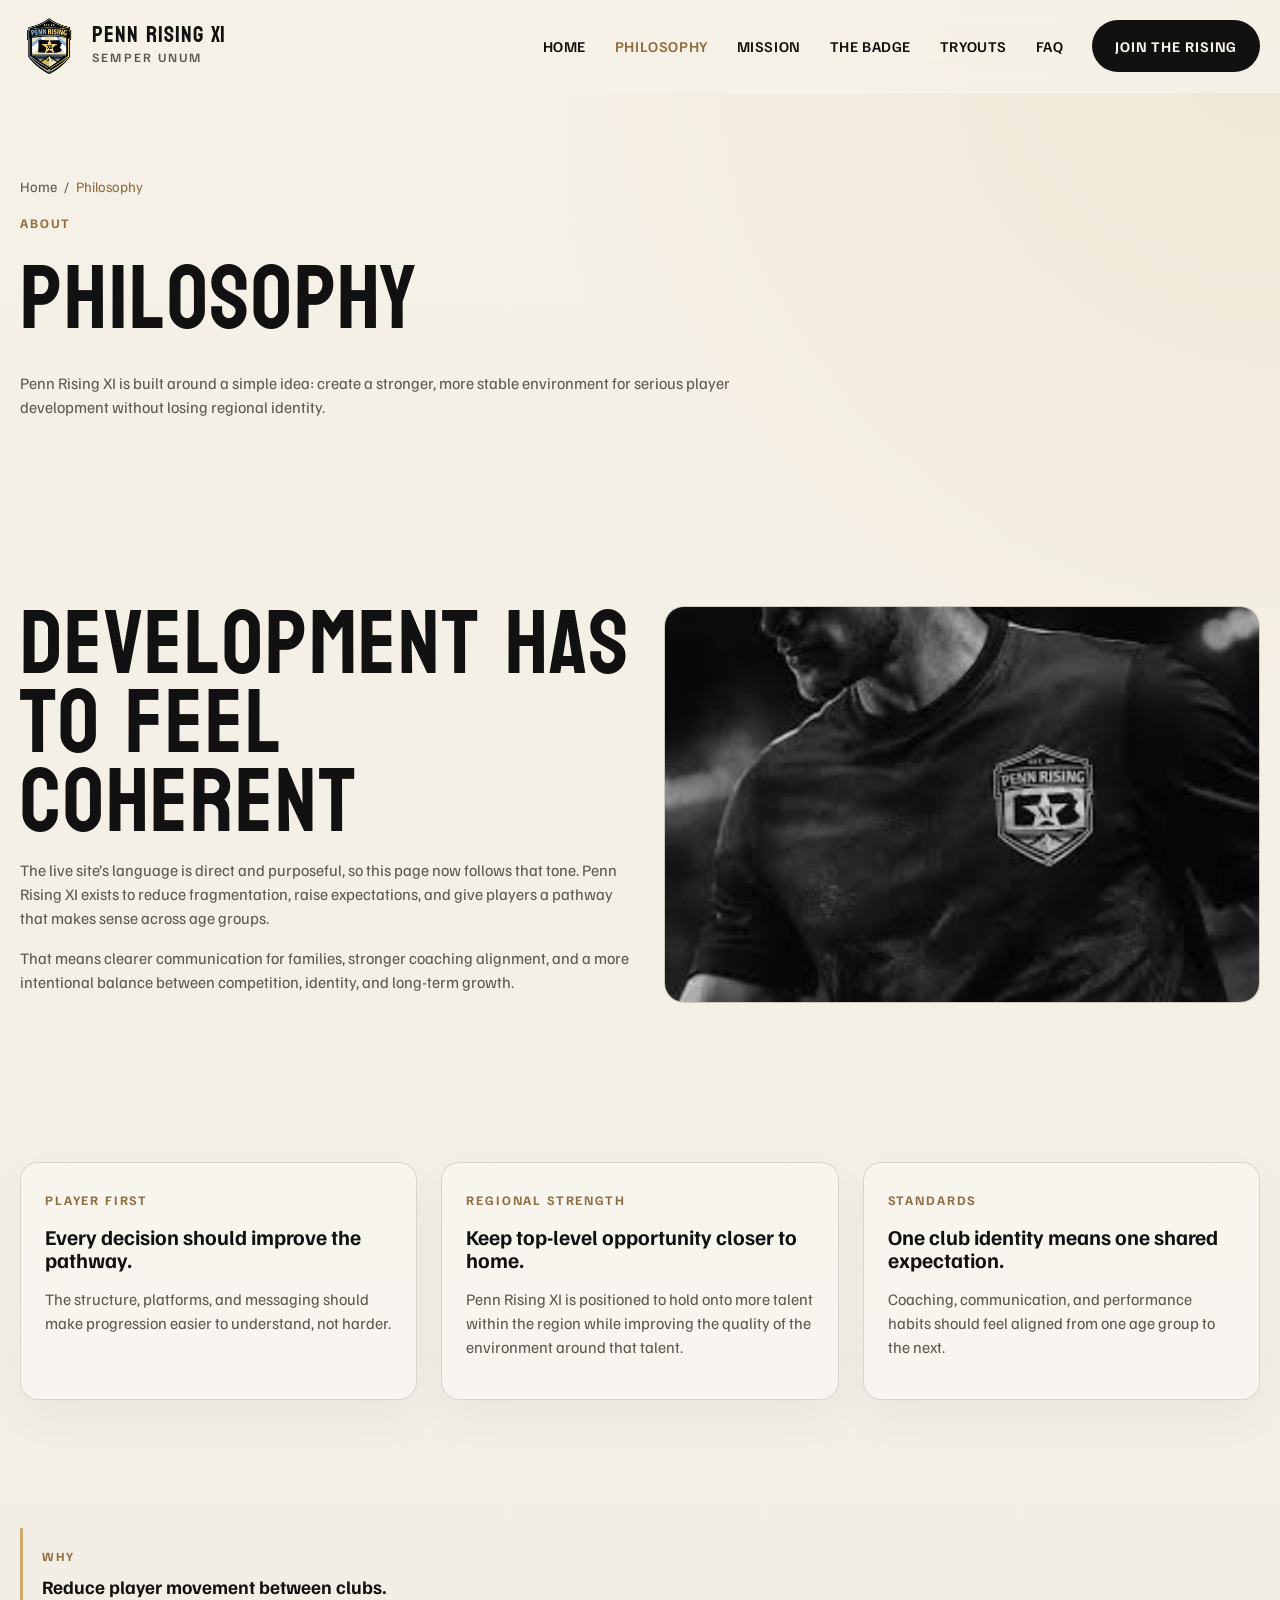
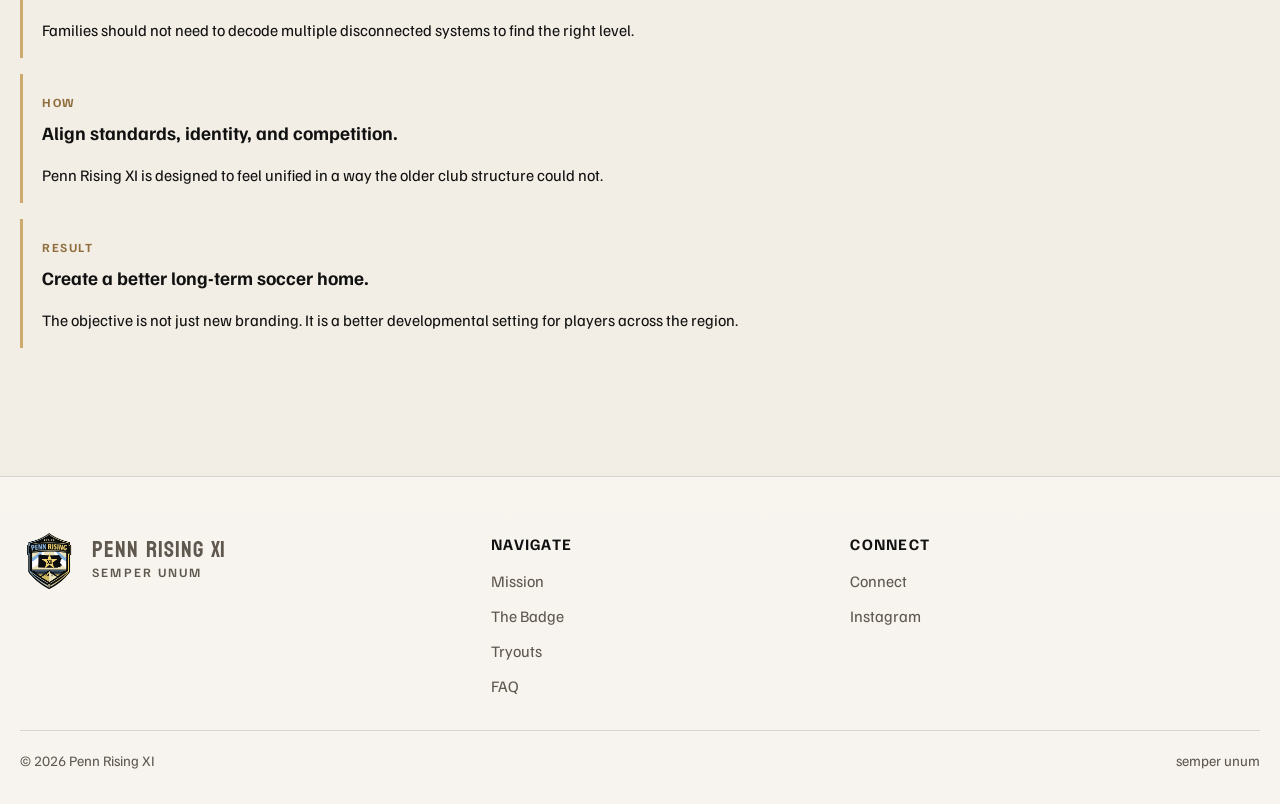
==== commit ed336412: "touch up" ====
--- a/about.html
+++ b/about.html
@@ -3,8 +3,8 @@
 <head>
   <meta charset="UTF-8">
   <meta name="viewport" content="width=device-width, initial-scale=1.0">
-  <title>Penn Rising XI | About</title>
-  <meta name="description" content="Learn how Penn Rising XI brings together Lehigh Valley United and HEX FC into one club structure.">
+  <title>Penn Rising XI | Philosophy</title>
+  <meta name="description" content="The Penn Rising XI philosophy centers on unified standards, long-term development, and keeping elite soccer players local.">
   <link rel="stylesheet" href="css/styles.css">
 </head>
 <body>
@@ -21,70 +21,117 @@
       <div class="nav-menu" data-nav-menu>
         <nav class="nav-links" aria-label="Main navigation">
           <a href="index.html" data-nav-link>Home</a>
-          <a href="about.html" data-nav-link>About</a>
+          <a href="about.html" data-nav-link>Philosophy</a>
+          <a href="pathway.html" data-nav-link>Mission</a>
+          <a href="teams.html" data-nav-link>The Badge</a>
           <a href="tryouts.html" data-nav-link>Tryouts</a>
-          <a href="teams.html" data-nav-link>Teams</a>
-          <a href="news.html" data-nav-link>News</a>
-          <a href="contact.html" data-nav-link>Contact</a>
+          <a href="contact.html" data-nav-link>FAQ</a>
         </nav>
         <div class="nav-actions">
-          <a class="btn btn-primary" href="tryouts.html">Register for Tryouts</a>
+          <a class="btn btn-primary" href="tryouts.html">Join the Rising</a>
         </div>
       </div>
     </div>
   </header>
+
   <main>
     <section class="page-hero">
       <div class="container page-hero-inner">
-        <div class="breadcrumbs"><span><a href="index.html">Home</a></span><span>/</span><span>About</span></div>
+        <div class="breadcrumbs"><span><a href="index.html">Home</a></span><span>/</span><span>Philosophy</span></div>
         <div class="section-header" data-reveal>
-          <h1>About Penn Rising XI</h1>
-          <p>Penn Rising XI was created to bring LVU and HEX FC into one stronger club structure for players and families in Eastern Pennsylvania.</p>
+          <span class="eyebrow">About</span>
+          <h1>philosophy</h1>
+          <p>Penn Rising XI is built around a simple idea: create a stronger, more stable environment for serious player development without losing regional identity.</p>
         </div>
       </div>
     </section>
+
     <section class="section">
       <div class="container two-column">
         <div class="content-block" data-reveal>
-          <h2>A more unified structure for development and competition.</h2>
-          <p>Penn Rising XI brings together Lehigh Valley United and HEX FC to create a single player pool and a clearer pathway across age groups. The objective is practical: reduce fragmentation, improve team formation, and provide a more stable environment for player development.</p>
-          <p>The club is designed to give families clearer information, stronger standards, and better alignment between youth development, elite competition, and recruiting years.</p>
+          <h2>development has to feel coherent</h2>
+          <p>The live site’s language is direct and purposeful, so this page now follows that tone. Penn Rising XI exists to reduce fragmentation, raise expectations, and give players a pathway that makes sense across age groups.</p>
+          <p>That means clearer communication for families, stronger coaching alignment, and a more intentional balance between competition, identity, and long-term growth.</p>
         </div>
         <div class="media-block" data-reveal>
           <img src="assets/BlackAndWhiteJersy.jpg" alt="Penn Rising XI jersey detail">
         </div>
       </div>
     </section>
+
+    <section class="section-tight">
+      <div class="container story-grid">
+        <article class="story-card" data-reveal>
+          <span class="card-label">Player First</span>
+          <h3>Every decision should improve the pathway.</h3>
+          <p>The structure, platforms, and messaging should make progression easier to understand, not harder.</p>
+        </article>
+        <article class="story-card" data-reveal>
+          <span class="card-label">Regional Strength</span>
+          <h3>Keep top-level opportunity closer to home.</h3>
+          <p>Penn Rising XI is positioned to hold onto more talent within the region while improving the quality of the environment around that talent.</p>
+        </article>
+        <article class="story-card" data-reveal>
+          <span class="card-label">Standards</span>
+          <h3>One club identity means one shared expectation.</h3>
+          <p>Coaching, communication, and performance habits should feel aligned from one age group to the next.</p>
+        </article>
+      </div>
+    </section>
+
     <section class="section-tight">
       <div class="container">
         <div class="timeline">
           <div class="timeline-item" data-reveal>
-            <div class="timeline-year">Foundation</div>
-            <h3>LVU and HEX FC come together</h3>
-            <p>The club begins with one player pool and one identity.</p>
+            <div class="timeline-year">Why</div>
+            <h3>Reduce player movement between clubs.</h3>
+            <p>Families should not need to decode multiple disconnected systems to find the right level.</p>
           </div>
           <div class="timeline-item" data-reveal>
-            <div class="timeline-year">Structure</div>
-            <h3>Pathways are aligned across age groups</h3>
-            <p>Players and families have a clearer picture of how the club is organized.</p>
+            <div class="timeline-year">How</div>
+            <h3>Align standards, identity, and competition.</h3>
+            <p>Penn Rising XI is designed to feel unified in a way the older club structure could not.</p>
           </div>
           <div class="timeline-item" data-reveal>
-            <div class="timeline-year">Direction</div>
-            <h3>Competition platforms continue to strengthen</h3>
-            <p>The club is built to support stronger long-term opportunities for players in the region.</p>
+            <div class="timeline-year">Result</div>
+            <h3>Create a better long-term soccer home.</h3>
+            <p>The objective is not just new branding. It is a better developmental setting for players across the region.</p>
           </div>
         </div>
       </div>
     </section>
   </main>
+
   <footer class="footer">
     <div class="container">
       <div class="footer-grid">
-        <div><p class="brand-title">Penn Rising XI</p><p class="brand-subtitle">Semper Unum</p></div>
-        <div><ul class="footer-nav"><li><a href="index.html">Home</a></li><li><a href="tryouts.html">Tryouts</a></li><li><a href="teams.html">Teams</a></li><li><a href="news.html">News</a></li><li><a href="contact.html">Contact</a></li></ul></div>
-        <div><ul class="footer-links"><li><a href="https://www.instagram.com/" target="_blank" rel="noreferrer">Instagram</a></li><li><a href="contact.html">Contact</a></li></ul></div>
+        <div>
+          <a class="brand" href="index.html" aria-label="Penn Rising XI home">
+            <img src="assets/2026_PennRisingXI_Logo.webp" alt="Penn Rising XI crest">
+            <div>
+              <p class="brand-title">Penn Rising XI</p>
+              <p class="brand-subtitle">Semper Unum</p>
+            </div>
+          </a>
+        </div>
+        <div>
+          <h4>Navigate</h4>
+          <ul class="footer-nav">
+            <li><a href="pathway.html">Mission</a></li>
+            <li><a href="teams.html">The Badge</a></li>
+            <li><a href="tryouts.html">Tryouts</a></li>
+            <li><a href="contact.html">FAQ</a></li>
+          </ul>
+        </div>
+        <div>
+          <h4>Connect</h4>
+          <ul class="footer-links">
+            <li><a href="mailto:info@pennrisingxi.com">Connect</a></li>
+            <li><a href="https://www.instagram.com/pennrisingxi/" target="_blank" rel="noreferrer">Instagram</a></li>
+          </ul>
+        </div>
       </div>
-      <div class="footer-bottom"><span>© 2026 Penn Rising XI</span><span>Semper Unum</span></div>
+      <div class="footer-bottom"><span>© 2026 Penn Rising XI</span><span>semper unum</span></div>
     </div>
   </footer>
   <script src="js/main.js"></script>
--- a/css/styles.css
+++ b/css/styles.css
@@ -1,16 +1,21 @@
+@import url("https://fonts.googleapis.com/css2?family=Bayon&family=Familjen+Grotesk:wght@400;500;600;700&display=swap");
+
 :root {
-  --bg: #0b0b0b;
-  --surface: #131313;
-  --surface-soft: #191919;
-  --text: #f4f1ea;
-  --muted: #b8b1a4;
-  --line: rgba(255, 255, 255, 0.1);
-  --gold: #dcb24a;
-  --gold-strong: #e8bf57;
-  --container: 1140px;
-  --nav-height: 82px;
-  --radius: 14px;
-  --shadow: 0 14px 32px rgba(0, 0, 0, 0.24);
+  --bg: #f2ede4;
+  --paper: #f8f4ec;
+  --surface: #efe8dc;
+  --surface-strong: #e4d8c5;
+  --ink: #111111;
+  --muted: #5f584f;
+  --line: rgba(17, 17, 17, 0.14);
+  --line-strong: rgba(17, 17, 17, 0.28);
+  --accent: #cbaa6b;
+  --accent-deep: #8f6f3f;
+  --container: 1240px;
+  --nav-height: 92px;
+  --radius: 28px;
+  --radius-sm: 18px;
+  --shadow: 0 26px 60px rgba(17, 17, 17, 0.08);
   --transition: 180ms ease;
 }
 
@@ -26,10 +31,12 @@
 
 body {
   margin: 0;
-  background: var(--bg);
-  color: var(--text);
-  font-family: Arial, Helvetica, sans-serif;
-  line-height: 1.6;
+  background:
+    radial-gradient(circle at top right, rgba(203, 170, 107, 0.14), transparent 28%),
+    linear-gradient(180deg, #f6f1e7 0%, #f2ede4 100%);
+  color: var(--ink);
+  font-family: "Familjen Grotesk", Arial, sans-serif;
+  line-height: 1.5;
 }
 
 img {
@@ -55,48 +62,70 @@
 }
 
 .section {
-  padding: 4.75rem 0;
+  padding: 5.5rem 0;
 }
 
 .section-tight {
-  padding: 3.5rem 0;
-}
-
-.eyebrow {
+  padding: 4rem 0;
+}
+
+.eyebrow,
+.meta-kicker,
+.card-label,
+.news-date {
   display: inline-block;
   margin-bottom: 0.85rem;
-  color: var(--gold);
-  font-size: 0.78rem;
+  color: var(--accent-deep);
+  font-size: 0.82rem;
   font-weight: 700;
-  letter-spacing: 0.12em;
+  letter-spacing: 0.14em;
   text-transform: uppercase;
 }
 
-.section-header {
-  max-width: 700px;
-  margin-bottom: 2rem;
-}
-
+.display,
+.hero-copy h1,
 .section-header h1,
 .section-header h2,
+.feature-copy h2,
+.cta-banner h2,
 .content-block h2,
-.content-block h3 {
-  margin: 0 0 0.8rem;
-  font-family: Arial, Helvetica, sans-serif;
-  font-size: clamp(2rem, 4vw, 3.2rem);
-  font-weight: 800;
-  line-height: 1.02;
-  letter-spacing: -0.03em;
+.content-block h3,
+.news-lead h2,
+.faq-hero h1 {
+  margin: 0;
+  font-family: "Bayon", Impact, sans-serif;
+  font-weight: 400;
+  letter-spacing: 0.02em;
+  line-height: 0.88;
+  text-transform: lowercase;
+}
+
+.section-header {
+  display: grid;
+  gap: 0.9rem;
+  max-width: 760px;
+  margin-bottom: 2.2rem;
+}
+
+.section-header h1,
+.section-header h2,
+.feature-copy h2,
+.content-block h2,
+.cta-banner h2,
+.faq-hero h1 {
+  font-size: clamp(3rem, 7vw, 5.6rem);
 }
 
 .section-header p,
 .content-block p,
-.card p,
-.news-item p,
-.panel p,
+.story-card p,
+.news-card p,
 .footer p,
 .footer li,
-.footer a {
+.footer a,
+.panel p,
+.faq-answer,
+.team-card p {
   color: var(--muted);
 }
 
@@ -104,12 +133,15 @@
   position: sticky;
   top: 0;
   z-index: 40;
-  background: rgba(11, 11, 11, 0.96);
-  border-bottom: 1px solid rgba(255, 255, 255, 0.06);
+  backdrop-filter: blur(12px);
+  background: rgba(246, 241, 231, 0.86);
+  border-bottom: 1px solid transparent;
+  transition: border-color var(--transition), box-shadow var(--transition), background var(--transition);
 }
 
 .topbar.scrolled {
-  box-shadow: 0 10px 24px rgba(0, 0, 0, 0.22);
+  border-color: var(--line);
+  box-shadow: 0 10px 26px rgba(17, 17, 17, 0.06);
 }
 
 .nav {
@@ -123,53 +155,57 @@
 .brand {
   display: flex;
   align-items: center;
-  gap: 0.8rem;
+  gap: 0.9rem;
 }
 
 .brand img {
-  width: 50px;
-  height: 50px;
+  width: 58px;
+  height: 58px;
   object-fit: contain;
 }
 
 .brand-title {
   margin: 0;
-  font-size: 1.1rem;
-  font-weight: 800;
+  font-family: "Bayon", Impact, sans-serif;
+  font-size: 1.45rem;
+  letter-spacing: 0.04em;
+  line-height: 0.9;
+  text-transform: lowercase;
+}
+
+.brand-subtitle {
+  margin: 0.12rem 0 0;
+  color: var(--muted);
+  font-size: 0.8rem;
+  font-weight: 600;
+  letter-spacing: 0.16em;
+  text-transform: uppercase;
+}
+
+.nav-menu {
+  display: flex;
+  align-items: center;
+  gap: 1rem;
+}
+
+.nav-links {
+  display: flex;
+  align-items: center;
+  gap: 0.2rem;
+}
+
+.nav-links a {
+  padding: 0.65rem 0.8rem;
+  font-size: 0.94rem;
+  font-weight: 600;
   letter-spacing: 0.04em;
   text-transform: uppercase;
-}
-
-.brand-subtitle {
-  margin: 0.15rem 0 0;
-  color: var(--muted);
-  font-size: 0.75rem;
-  letter-spacing: 0.12em;
-  text-transform: uppercase;
-}
-
-.nav-menu {
-  display: flex;
-  align-items: center;
-  gap: 1rem;
-}
-
-.nav-links {
-  display: flex;
-  align-items: center;
-  gap: 0.25rem;
-}
-
-.nav-links a {
-  padding: 0.7rem 0.8rem;
-  color: #ece6d9;
-  font-size: 0.95rem;
   transition: color var(--transition);
 }
 
 .nav-links a:hover,
 .nav-links a.active {
-  color: var(--gold-strong);
+  color: var(--accent-deep);
 }
 
 .nav-actions {
@@ -179,12 +215,12 @@
 
 .menu-toggle {
   display: none;
-  width: 46px;
-  height: 46px;
+  width: 48px;
+  height: 48px;
   border: 1px solid var(--line);
-  border-radius: 10px;
-  background: transparent;
-  color: var(--text);
+  border-radius: 999px;
+  background: rgba(255, 255, 255, 0.42);
+  color: var(--ink);
   align-items: center;
   justify-content: center;
   cursor: pointer;
@@ -226,11 +262,15 @@
   display: inline-flex;
   align-items: center;
   justify-content: center;
-  padding: 0.9rem 1.35rem;
+  min-height: 48px;
+  padding: 0.88rem 1.35rem;
   border: 1px solid transparent;
   border-radius: 999px;
+  font-size: 0.93rem;
   font-weight: 700;
-  transition: background var(--transition), color var(--transition), border-color var(--transition), transform var(--transition);
+  letter-spacing: 0.06em;
+  text-transform: uppercase;
+  transition: transform var(--transition), border-color var(--transition), background var(--transition), color var(--transition);
   cursor: pointer;
 }
 
@@ -239,277 +279,412 @@
 }
 
 .btn-primary {
-  background: var(--gold);
-  color: #0a0a0a;
+  background: var(--ink);
+  color: #f8f4ec;
 }
 
 .btn-primary:hover {
-  background: var(--gold-strong);
+  background: #000000;
 }
 
 .btn-secondary {
+  border-color: var(--line-strong);
   background: transparent;
-  border-color: rgba(255, 255, 255, 0.18);
-  color: var(--text);
+  color: var(--ink);
 }
 
 .btn-secondary:hover {
-  border-color: var(--gold);
-  color: var(--gold-strong);
+  border-color: var(--ink);
 }
 
 .hero {
-  position: relative;
-  min-height: calc(78vh - var(--nav-height));
-  display: flex;
+  padding: 2.5rem 0 4rem;
+}
+
+.hero-grid {
+  display: grid;
+  grid-template-columns: 1.05fr 0.95fr;
+  gap: 2rem;
   align-items: end;
-  background: #101010 center/cover no-repeat;
-}
-
-.hero::before {
-  content: "";
-  position: absolute;
-  inset: 0;
-  background: linear-gradient(90deg, rgba(8, 8, 8, 0.84) 0%, rgba(8, 8, 8, 0.58) 52%, rgba(8, 8, 8, 0.78) 100%);
-}
-
-.hero-inner {
-  position: relative;
-  z-index: 1;
-  width: 100%;
-  padding: 5rem 0 4rem;
-}
-
-.hero-home {
-  background-image: url("../assets/HomePRXi.jpg");
 }
 
 .hero-copy {
-  max-width: 720px;
+  display: grid;
+  gap: 1rem;
+  padding: 2rem 0;
 }
 
 .hero-copy h1 {
-  margin: 0 0 1rem;
-  font-size: clamp(2.7rem, 7vw, 4.7rem);
-  font-weight: 800;
-  line-height: 0.96;
-  letter-spacing: -0.04em;
+  font-size: clamp(4rem, 10vw, 8.8rem);
+  max-width: 7.2ch;
 }
 
 .hero-copy p {
+  max-width: 560px;
   margin: 0;
-  max-width: 640px;
-  color: #ece7dc;
-  font-size: 1.1rem;
+  color: var(--muted);
+  font-size: 1.08rem;
 }
 
 .hero-actions {
   display: flex;
   flex-wrap: wrap;
   gap: 0.8rem;
-  margin-top: 1.6rem;
-}
-
-.announcement-strip {
+  margin-top: 0.8rem;
+}
+
+.hero-frame {
+  position: relative;
+  min-height: 620px;
+  overflow: hidden;
+  border-radius: var(--radius);
+  border: 1px solid var(--line);
+  box-shadow: var(--shadow);
+  background: #d9c39c;
+}
+
+.hero-frame img {
+  width: 100%;
+  height: 100%;
+  object-fit: cover;
+}
+
+.hero-badge {
+  position: absolute;
+  left: 1rem;
+  right: 1rem;
+  bottom: 1rem;
+  display: flex;
+  justify-content: space-between;
+  gap: 1rem;
+  padding: 1rem 1.15rem;
+  border-radius: 18px;
+  background: rgba(17, 17, 17, 0.82);
+  color: #f8f4ec;
+}
+
+.hero-badge strong,
+.hero-badge span {
+  display: block;
+}
+
+.hero-badge strong {
+  font-size: 0.78rem;
+  letter-spacing: 0.14em;
+  text-transform: uppercase;
+}
+
+.hero-badge span {
+  margin-top: 0.3rem;
+  font-size: 1rem;
+}
+
+.marquee {
+  overflow: hidden;
   border-top: 1px solid var(--line);
   border-bottom: 1px solid var(--line);
-  background: #0f0f0f;
-}
-
-.announcement-list {
-  display: grid;
-  grid-template-columns: repeat(3, 1fr);
+  background: var(--paper);
+}
+
+.marquee-track {
+  display: flex;
+  gap: 2rem;
+  width: max-content;
+  padding: 1rem 0;
+  animation: marquee 18s linear infinite;
+}
+
+.marquee-track span {
+  font-family: "Bayon", Impact, sans-serif;
+  font-size: clamp(1.6rem, 4vw, 2.35rem);
+  letter-spacing: 0.06em;
+  text-transform: lowercase;
+  white-space: nowrap;
+}
+
+.news-lead,
+.story-card,
+.panel,
+.news-card,
+.team-card,
+.form-panel,
+.table-wrap,
+.faq-item {
+  border: 1px solid var(--line);
+  border-radius: var(--radius-sm);
+  background: rgba(255, 255, 255, 0.38);
+  box-shadow: 0 18px 48px rgba(17, 17, 17, 0.04);
+}
+
+.news-lead {
+  display: grid;
+  grid-template-columns: 0.95fr 1.05fr;
+  overflow: hidden;
+}
+
+.news-lead img {
+  width: 100%;
+  height: 100%;
+  min-height: 360px;
+  object-fit: cover;
+}
+
+.news-lead-copy {
+  display: grid;
+  align-content: center;
   gap: 1rem;
-  padding: 1rem 0;
-}
-
-.announcement-item {
-  font-size: 0.92rem;
+  padding: 2rem;
+}
+
+.news-lead h2 {
+  font-size: clamp(2.7rem, 6vw, 4.6rem);
+}
+
+.news-grid,
+.story-grid,
+.pathway-grid,
+.team-grid,
+.footer-grid,
+.form-layout,
+.two-column,
+.content-grid,
+.stats-grid {
+  display: grid;
+  gap: 1.5rem;
+}
+
+.story-grid {
+  grid-template-columns: repeat(3, minmax(0, 1fr));
+}
+
+.news-grid {
+  grid-template-columns: repeat(2, minmax(0, 1fr));
+}
+
+.pathway-grid,
+.team-grid,
+.stats-grid {
+  grid-template-columns: repeat(4, minmax(0, 1fr));
+}
+
+.two-column,
+.content-grid,
+.form-layout {
+  grid-template-columns: 1.02fr 0.98fr;
+  align-items: start;
+}
+
+.story-card,
+.news-card,
+.team-card,
+.panel,
+.form-panel {
+  padding: 1.5rem;
+}
+
+.story-card h3,
+.news-card h3,
+.team-card h3,
+.panel h3,
+.form-panel h3,
+.faq-question {
+  margin: 0 0 0.75rem;
+  font-size: 1.32rem;
+  line-height: 1.1;
+}
+
+.story-link {
+  margin-top: 1.2rem;
+  display: inline-flex;
+  align-items: center;
+  gap: 0.45rem;
+  font-size: 0.9rem;
   font-weight: 700;
+  letter-spacing: 0.08em;
   text-transform: uppercase;
-  letter-spacing: 0.08em;
-}
-
-.announcement-item::before {
-  content: "•";
-  color: var(--gold);
-  margin-right: 0.55rem;
+}
+
+.feature-band {
+  padding: 1.4rem;
+  border: 1px solid var(--line);
+  border-radius: var(--radius);
+  background: linear-gradient(135deg, rgba(203, 170, 107, 0.22), rgba(255, 255, 255, 0.4));
+}
+
+.feature-band-inner {
+  display: grid;
+  grid-template-columns: 1.05fr 0.95fr;
+  gap: 2rem;
+  align-items: center;
+}
+
+.feature-copy {
+  display: grid;
+  gap: 1rem;
+}
+
+.feature-copy p {
+  margin: 0;
+  max-width: 590px;
+  color: var(--muted);
+  font-size: 1.06rem;
+}
+
+.feature-image,
+.media-block {
+  overflow: hidden;
+  border-radius: calc(var(--radius) - 8px);
+  border: 1px solid var(--line);
+  background: var(--surface);
+}
+
+.feature-image img,
+.media-block img {
+  width: 100%;
+  height: 100%;
+  min-height: 360px;
+  object-fit: cover;
+}
+
+.stats-grid .story-card {
+  min-height: 100%;
+}
+
+.stat-value {
+  display: block;
+  margin-bottom: 0.65rem;
+  font-family: "Bayon", Impact, sans-serif;
+  font-size: 3rem;
+  line-height: 0.9;
+  text-transform: lowercase;
 }
 
 .page-hero {
-  background: var(--surface);
-  border-bottom: 1px solid var(--line);
+  padding: 3rem 0 2rem;
 }
 
 .page-hero-inner {
-  padding: 4.25rem 0 3rem;
+  padding: 2.2rem 0 1rem;
 }
 
 .breadcrumbs {
   display: flex;
   flex-wrap: wrap;
-  gap: 0.5rem;
+  gap: 0.45rem;
   margin-bottom: 1rem;
   color: var(--muted);
   font-size: 0.9rem;
 }
 
 .breadcrumbs span:last-child {
-  color: var(--gold);
-}
-
-.content-grid,
-.two-column,
-.news-grid,
-.pathway-grid,
-.team-grid,
-.footer-grid,
-.form-layout {
-  display: grid;
-  gap: 1.5rem;
-}
-
-.two-column,
-.content-grid,
-.form-layout {
-  grid-template-columns: 1.05fr 0.95fr;
-  align-items: start;
-}
-
-.news-grid {
-  grid-template-columns: repeat(2, minmax(0, 1fr));
-}
-
-.pathway-grid,
-.team-grid {
-  grid-template-columns: repeat(4, minmax(0, 1fr));
-}
-
-.media-block {
+  color: var(--accent-deep);
+}
+
+.faq-list {
+  display: grid;
+  gap: 1rem;
+}
+
+.faq-item {
   overflow: hidden;
-  border-radius: var(--radius);
-  border: 1px solid var(--line);
-  background: var(--surface);
-  box-shadow: var(--shadow);
-}
-
-.media-block img {
+}
+
+.faq-trigger {
   width: 100%;
-  height: 100%;
-  max-height: 430px;
-  object-fit: cover;
-}
-
-.content-block p:last-child,
-.panel p:last-child,
-.news-item p:last-child,
-.card p:last-child {
-  margin-bottom: 0;
-}
-
-.news-item,
-.card,
-.panel,
-.form-panel,
-.table-wrap,
-.team-item {
-  border: 1px solid var(--line);
-  border-radius: var(--radius);
-  background: var(--surface);
-}
-
-.news-item,
-.card,
-.panel,
-.form-panel,
-.team-item {
-  padding: 1.35rem;
-}
-
-.news-item h3,
-.card h3,
-.panel h3,
-.form-panel h3,
-.team-item h3 {
-  margin: 0 0 0.7rem;
-  font-size: 1.2rem;
-  font-weight: 800;
-  line-height: 1.15;
-}
-
-.news-date,
-.card-label {
-  display: inline-block;
-  margin-bottom: 0.7rem;
-  color: var(--gold);
+  display: flex;
+  align-items: center;
+  justify-content: space-between;
+  gap: 1rem;
+  padding: 1.2rem 1.4rem;
+  border: 0;
+  background: transparent;
+  color: inherit;
+  text-align: left;
+  cursor: pointer;
+}
+
+.faq-question {
+  margin: 0;
+}
+
+.faq-icon {
+  flex: 0 0 auto;
+  font-size: 1.35rem;
+  font-weight: 700;
+}
+
+.faq-answer {
+  display: none;
+  padding: 0 1.4rem 1.4rem;
+}
+
+.faq-item.open .faq-answer {
+  display: block;
+}
+
+.faq-item.open .faq-icon {
+  transform: rotate(45deg);
+}
+
+.simple-list {
+  margin: 1rem 0 0;
+  padding: 0;
+  list-style: none;
+  display: grid;
+  gap: 0.7rem;
+}
+
+.simple-list li {
+  position: relative;
+  padding-left: 1rem;
+  color: var(--ink);
+}
+
+.simple-list li::before {
+  content: "";
+  position: absolute;
+  left: 0;
+  top: 0.62rem;
+  width: 0.38rem;
+  height: 0.38rem;
+  border-radius: 50%;
+  background: var(--accent-deep);
+}
+
+.table-wrap {
+  overflow-x: auto;
+}
+
+table {
+  width: 100%;
+  min-width: 720px;
+  border-collapse: collapse;
+}
+
+th,
+td {
+  padding: 1rem;
+  border-bottom: 1px solid var(--line);
+  text-align: left;
+}
+
+th {
   font-size: 0.78rem;
   font-weight: 700;
   letter-spacing: 0.12em;
   text-transform: uppercase;
 }
 
-.simple-list {
-  margin: 1rem 0 0;
-  padding: 0;
-  list-style: none;
-  display: grid;
-  gap: 0.65rem;
-}
-
-.simple-list li {
-  color: #e5dfd3;
-}
-
-.simple-list li::before {
-  content: "•";
-  color: var(--gold);
-  margin-right: 0.55rem;
-}
-
-.tryout-panel {
-  padding: 2rem;
-}
-
-.tryout-meta {
-  display: grid;
-  gap: 0.5rem;
-  margin: 1rem 0 1.5rem;
-  color: #efe9de;
-  font-weight: 600;
-}
-
-.table-wrap {
-  overflow-x: auto;
-}
-
-table {
-  width: 100%;
-  min-width: 720px;
-  border-collapse: collapse;
-}
-
-th,
-td {
-  padding: 1rem;
-  border-bottom: 1px solid rgba(255, 255, 255, 0.08);
-  text-align: left;
-}
-
-th {
-  color: var(--gold);
-  font-size: 0.8rem;
-  letter-spacing: 0.1em;
-  text-transform: uppercase;
-}
-
 .badge {
   display: inline-flex;
-  padding: 0.38rem 0.7rem;
+  padding: 0.35rem 0.72rem;
   border-radius: 999px;
-  background: rgba(220, 178, 74, 0.14);
-  color: var(--gold-strong);
-  font-size: 0.8rem;
+  background: rgba(143, 111, 63, 0.12);
+  color: var(--accent-deep);
+  font-size: 0.82rem;
   font-weight: 700;
+  letter-spacing: 0.04em;
+  text-transform: uppercase;
 }
 
 .timeline {
@@ -518,34 +693,29 @@
 }
 
 .timeline-item {
-  border-left: 3px solid var(--gold);
-  padding-left: 1rem;
-}
-
-.timeline-item h3 {
-  margin: 0 0 0.45rem;
-  font-size: 1.1rem;
-  font-weight: 800;
+  padding: 1.2rem 0 0 1.2rem;
+  border-left: 3px solid var(--accent);
 }
 
 .timeline-year {
   margin-bottom: 0.45rem;
-  color: var(--gold);
-  font-size: 0.8rem;
+  color: var(--accent-deep);
+  font-size: 0.78rem;
   font-weight: 700;
   letter-spacing: 0.12em;
   text-transform: uppercase;
 }
 
-.team-item {
-  min-height: 100%;
-}
-
-.team-item img {
+.timeline-item h3 {
+  margin: 0 0 0.45rem;
+  font-size: 1.18rem;
+}
+
+.team-card img {
   width: 100%;
-  height: 180px;
+  height: 210px;
   object-fit: cover;
-  border-radius: 10px;
+  border-radius: 14px;
   margin-bottom: 1rem;
 }
 
@@ -557,7 +727,7 @@
 
 .field {
   display: grid;
-  gap: 0.4rem;
+  gap: 0.42rem;
 }
 
 .field-full {
@@ -565,7 +735,7 @@
 }
 
 .field label {
-  color: #efe9dd;
+  font-size: 0.92rem;
   font-weight: 600;
 }
 
@@ -574,15 +744,15 @@
 .field textarea,
 .newsletter input {
   width: 100%;
-  padding: 0.9rem 1rem;
-  border: 1px solid rgba(255, 255, 255, 0.12);
-  border-radius: 10px;
-  background: #0f0f0f;
-  color: var(--text);
+  padding: 0.95rem 1rem;
+  border: 1px solid var(--line-strong);
+  border-radius: 14px;
+  background: rgba(255, 255, 255, 0.72);
+  color: var(--ink);
 }
 
 .field textarea {
-  min-height: 150px;
+  min-height: 160px;
   resize: vertical;
 }
 
@@ -591,36 +761,60 @@
 .field textarea:focus,
 .newsletter input:focus {
   outline: none;
-  border-color: rgba(220, 178, 74, 0.55);
+  border-color: var(--ink);
+}
+
+.cta-banner {
+  padding: 2rem;
+  border: 1px solid var(--line);
+  border-radius: var(--radius);
+  background: var(--ink);
+  color: #f8f4ec;
+}
+
+.cta-banner p {
+  max-width: 660px;
+  color: rgba(248, 244, 236, 0.76);
+}
+
+.cta-banner .btn-primary {
+  background: #f8f4ec;
+  color: var(--ink);
+}
+
+.cta-banner .btn-secondary {
+  border-color: rgba(248, 244, 236, 0.34);
+  color: #f8f4ec;
 }
 
 .footer {
   margin-top: 4rem;
-  padding: 3rem 0 2rem;
+  padding: 3.4rem 0 2rem;
   border-top: 1px solid var(--line);
-  background: #101010;
+  background: rgba(255, 255, 255, 0.38);
 }
 
 .footer-grid {
-  grid-template-columns: 1.2fr 0.8fr 1fr;
+  grid-template-columns: 1.2fr 0.9fr 1.1fr;
+  align-items: start;
 }
 
 .footer h3,
 .footer h4 {
-  margin-top: 0;
-  margin-bottom: 0.8rem;
+  margin: 0 0 0.8rem;
   font-size: 1rem;
-  font-weight: 800;
+  font-weight: 700;
+  letter-spacing: 0.08em;
   text-transform: uppercase;
 }
 
-.footer-links,
-.footer-nav {
+.footer-nav,
+.footer-links {
   margin: 0;
   padding: 0;
   list-style: none;
   display: grid;
-  gap: 0.65rem;
+  gap: 0.7rem;
 }
 
 .newsletter {
@@ -633,17 +827,17 @@
   display: flex;
   flex-wrap: wrap;
   justify-content: space-between;
-  gap: 0.75rem;
+  gap: 0.7rem;
   margin-top: 2rem;
-  padding-top: 1.25rem;
-  border-top: 1px solid rgba(255, 255, 255, 0.08);
+  padding-top: 1.2rem;
+  border-top: 1px solid var(--line);
   color: var(--muted);
   font-size: 0.9rem;
 }
 
 [data-reveal] {
   opacity: 0;
-  transform: translateY(16px);
+  transform: translateY(18px);
   transition: opacity 500ms ease, transform 500ms ease;
 }
 
@@ -652,14 +846,37 @@
   transform: translateY(0);
 }
 
-@media (max-width: 980px) {
+@keyframes marquee {
+  from {
+    transform: translateX(0);
+  }
+
+  to {
+    transform: translateX(-50%);
+  }
+}
+
+@media (max-width: 1080px) {
+  .hero-grid,
+  .feature-band-inner,
+  .news-lead,
   .two-column,
   .content-grid,
   .form-layout,
+  .footer-grid,
   .pathway-grid,
   .team-grid,
-  .footer-grid {
+  .stats-grid {
     grid-template-columns: 1fr;
+  }
+
+  .story-grid,
+  .news-grid {
+    grid-template-columns: 1fr;
+  }
+
+  .hero-frame {
+    min-height: 460px;
   }
 }
 
@@ -676,8 +893,9 @@
     display: none;
     padding: 1rem;
     border: 1px solid var(--line);
-    border-radius: 12px;
-    background: rgba(12, 12, 12, 0.98);
+    border-radius: 22px;
+    background: rgba(248, 244, 236, 0.96);
+    box-shadow: var(--shadow);
   }
 
   .nav-menu.open {
@@ -695,30 +913,39 @@
   .nav-actions .btn {
     width: 100%;
   }
-
-  .announcement-list,
-  .news-grid {
-    grid-template-columns: 1fr;
-  }
 }
 
 @media (max-width: 640px) {
   .section {
-    padding: 3.75rem 0;
-  }
-
-  .hero-inner,
+    padding: 4.25rem 0;
+  }
+
+  .section-tight,
+  .hero,
   .page-hero-inner {
-    padding: 3.75rem 0 2.75rem;
-  }
-
-  .hero-copy p,
-  .section-header p {
-    font-size: 1rem;
+    padding: 3.2rem 0;
+  }
+
+  .hero-copy h1,
+  .section-header h1,
+  .section-header h2,
+  .feature-copy h2,
+  .content-block h2,
+  .cta-banner h2,
+  .faq-hero h1 {
+    font-size: clamp(2.8rem, 18vw, 5rem);
+  }
+
+  .hero-badge {
+    flex-direction: column;
+  }
+
+  .hero-actions,
+  .newsletter {
+    flex-direction: column;
   }
 
   .hero-actions .btn,
-  .newsletter,
   .newsletter .btn,
   .form-grid {
     width: 100%;
@@ -728,10 +955,6 @@
     grid-template-columns: 1fr;
   }
 
-  .newsletter {
-    flex-direction: column;
-  }
-
   .brand-subtitle {
     display: none;
   }
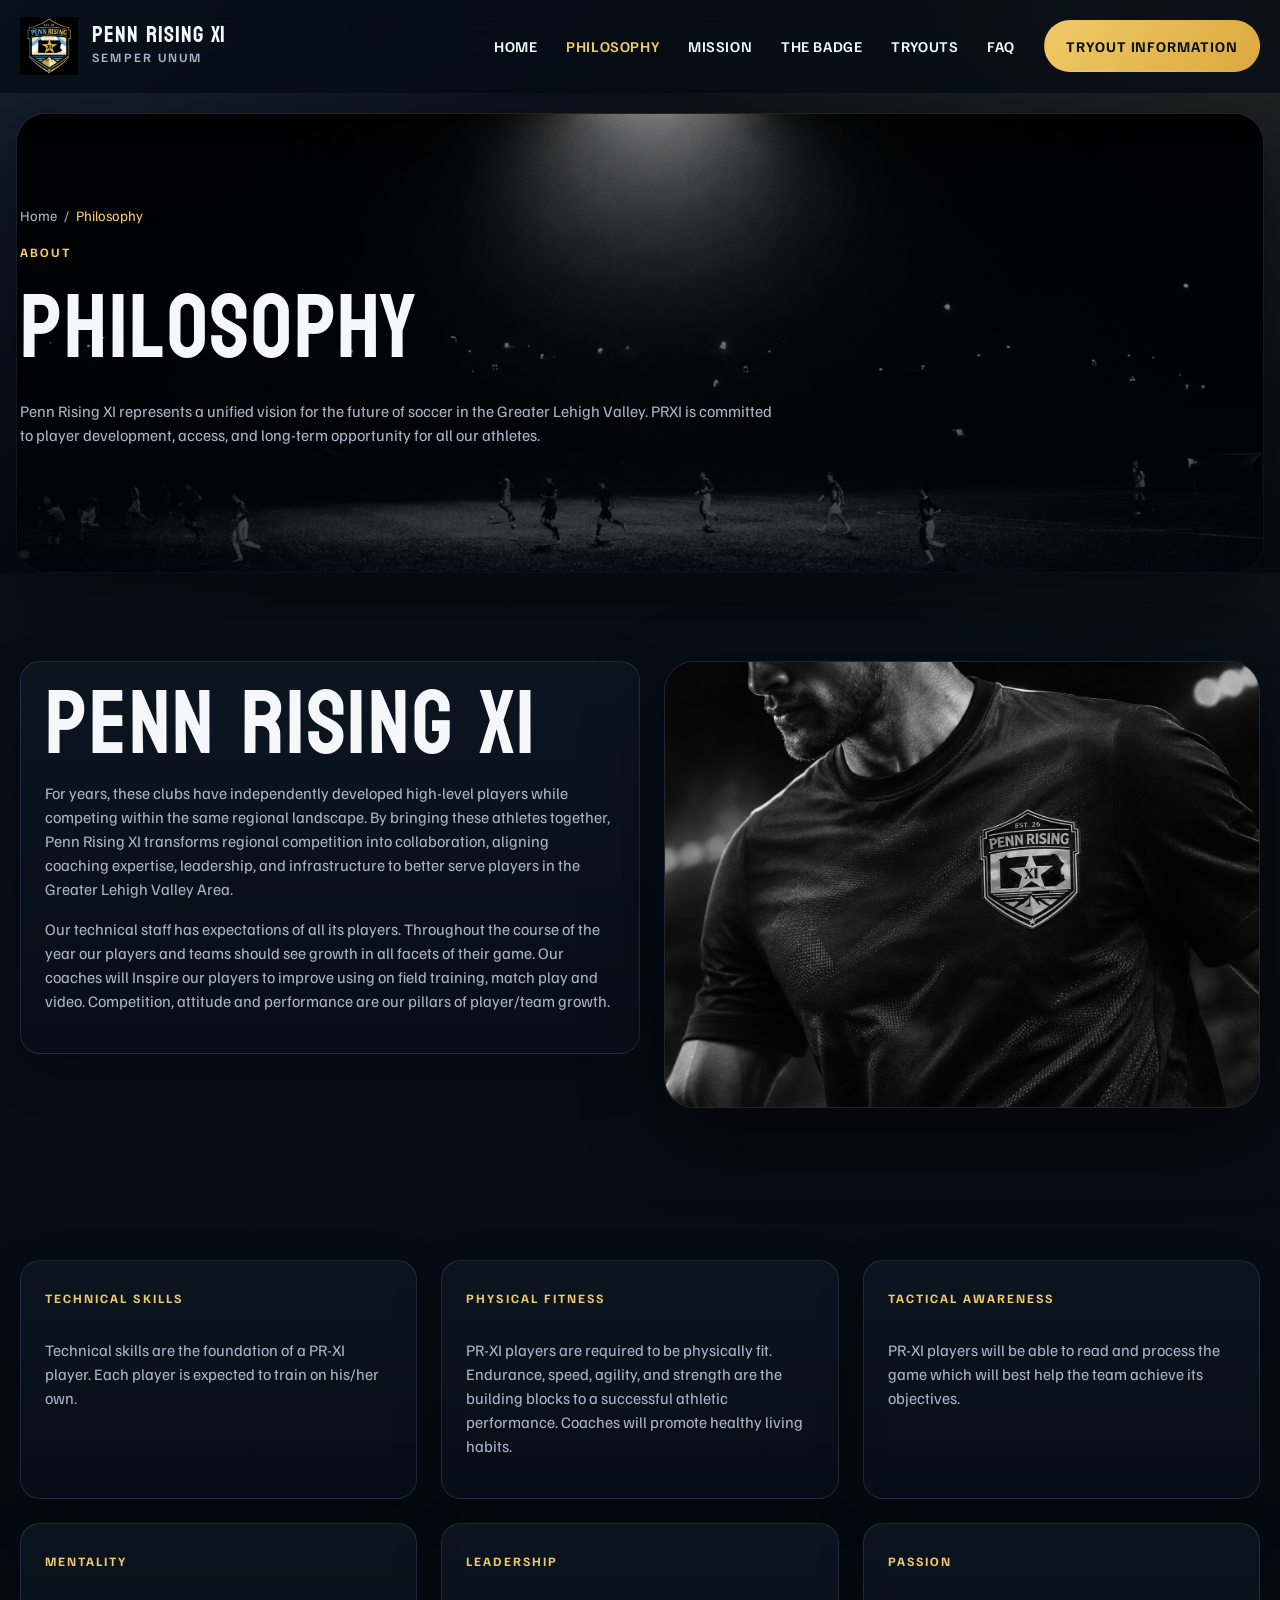
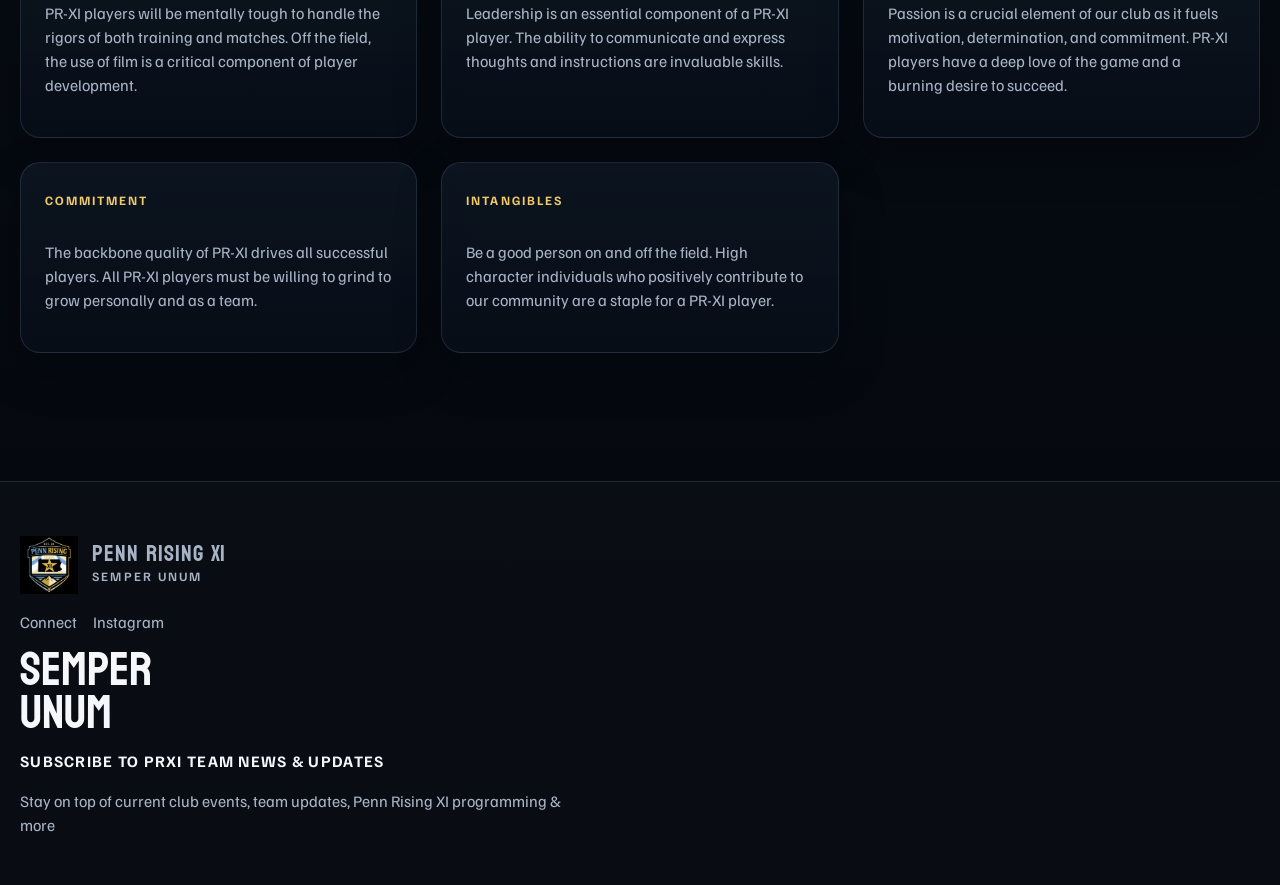
==== commit ca2161ff: "information update" ====
--- a/about.html
+++ b/about.html
@@ -11,7 +11,7 @@
   <header class="topbar">
     <div class="container nav">
       <a class="brand" href="index.html" aria-label="Penn Rising XI home">
-        <img src="assets/2026_PennRisingXI_Logo.webp" alt="Penn Rising XI crest">
+        <img src="assets/PRXILogo.png" alt="Penn Rising XI crest">
         <div>
           <p class="brand-title">Penn Rising XI</p>
           <p class="brand-subtitle">Semper Unum</p>
@@ -28,20 +28,21 @@
           <a href="contact.html" data-nav-link>FAQ</a>
         </nav>
         <div class="nav-actions">
-          <a class="btn btn-primary" href="tryouts.html">Join the Rising</a>
+          <a class="btn btn-primary" href="tryouts.html">Tryout Information</a>
         </div>
       </div>
     </div>
   </header>
 
   <main>
-    <section class="page-hero">
+    <section class="page-hero page-hero-rich">
+      <div class="page-hero-media"><img src="assets/B&WField.png" alt="Penn Rising XI players under floodlights"></div>
       <div class="container page-hero-inner">
         <div class="breadcrumbs"><span><a href="index.html">Home</a></span><span>/</span><span>Philosophy</span></div>
         <div class="section-header" data-reveal>
           <span class="eyebrow">About</span>
           <h1>philosophy</h1>
-          <p>Penn Rising XI is built around a simple idea: create a stronger, more stable environment for serious player development without losing regional identity.</p>
+          <p>Penn Rising XI represents a unified vision for the future of soccer in the Greater Lehigh Valley. PRXI is committed to player development, access, and long-term opportunity for all our athletes.</p>
         </div>
       </div>
     </section>
@@ -49,89 +50,53 @@
     <section class="section">
       <div class="container two-column">
         <div class="content-block" data-reveal>
-          <h2>development has to feel coherent</h2>
-          <p>The live site’s language is direct and purposeful, so this page now follows that tone. Penn Rising XI exists to reduce fragmentation, raise expectations, and give players a pathway that makes sense across age groups.</p>
-          <p>That means clearer communication for families, stronger coaching alignment, and a more intentional balance between competition, identity, and long-term growth.</p>
+          <h2>Penn Rising XI</h2>
+          <p>For years, these clubs have independently developed high-level players while competing within the same regional landscape. By bringing these athletes together, Penn Rising XI transforms regional competition into collaboration, aligning coaching expertise, leadership, and infrastructure to better serve players in the Greater Lehigh Valley Area.</p>
+          <p>Our technical staff has expectations of all its players. Throughout the course of the year our players and teams should see growth in all facets of their game. Our coaches will Inspire our players to improve using on field training, match play and video. Competition, attitude and performance are our pillars of player/team growth.</p>
         </div>
         <div class="media-block" data-reveal>
-          <img src="assets/BlackAndWhiteJersy.jpg" alt="Penn Rising XI jersey detail">
+          <img src="assets/B&WJersey.png" alt="Penn Rising XI black-and-white jersey detail">
         </div>
       </div>
     </section>
 
     <section class="section-tight">
       <div class="container story-grid">
-        <article class="story-card" data-reveal>
-          <span class="card-label">Player First</span>
-          <h3>Every decision should improve the pathway.</h3>
-          <p>The structure, platforms, and messaging should make progression easier to understand, not harder.</p>
-        </article>
-        <article class="story-card" data-reveal>
-          <span class="card-label">Regional Strength</span>
-          <h3>Keep top-level opportunity closer to home.</h3>
-          <p>Penn Rising XI is positioned to hold onto more talent within the region while improving the quality of the environment around that talent.</p>
-        </article>
-        <article class="story-card" data-reveal>
-          <span class="card-label">Standards</span>
-          <h3>One club identity means one shared expectation.</h3>
-          <p>Coaching, communication, and performance habits should feel aligned from one age group to the next.</p>
-        </article>
-      </div>
-    </section>
-
-    <section class="section-tight">
-      <div class="container">
-        <div class="timeline">
-          <div class="timeline-item" data-reveal>
-            <div class="timeline-year">Why</div>
-            <h3>Reduce player movement between clubs.</h3>
-            <p>Families should not need to decode multiple disconnected systems to find the right level.</p>
-          </div>
-          <div class="timeline-item" data-reveal>
-            <div class="timeline-year">How</div>
-            <h3>Align standards, identity, and competition.</h3>
-            <p>Penn Rising XI is designed to feel unified in a way the older club structure could not.</p>
-          </div>
-          <div class="timeline-item" data-reveal>
-            <div class="timeline-year">Result</div>
-            <h3>Create a better long-term soccer home.</h3>
-            <p>The objective is not just new branding. It is a better developmental setting for players across the region.</p>
-          </div>
-        </div>
+        <article class="story-card" data-reveal><span class="card-label">Technical Skills</span><p>Technical skills are the foundation of a PR-XI player. Each player is expected to train on his/her own.</p></article>
+        <article class="story-card" data-reveal><span class="card-label">Physical Fitness</span><p>PR-XI players are required to be physically fit. Endurance, speed, agility, and strength are the building blocks to a successful athletic performance. Coaches will promote healthy living habits.</p></article>
+        <article class="story-card" data-reveal><span class="card-label">Tactical Awareness</span><p>PR-XI players will be able to read and process the game which will best help the team achieve its objectives.</p></article>
+        <article class="story-card" data-reveal><span class="card-label">Mentality</span><p>PR-XI players will be mentally tough to handle the rigors of both training and matches. Off the field, the use of film is a critical component of player development.</p></article>
+        <article class="story-card" data-reveal><span class="card-label">Leadership</span><p>Leadership is an essential component of a PR-XI player. The ability to communicate and express thoughts and instructions are invaluable skills.</p></article>
+        <article class="story-card" data-reveal><span class="card-label">Passion</span><p>Passion is a crucial element of our club as it fuels motivation, determination, and commitment. PR-XI players have a deep love of the game and a burning desire to succeed.</p></article>
+        <article class="story-card" data-reveal><span class="card-label">Commitment</span><p>The backbone quality of PR-XI drives all successful players. All PR-XI players must be willing to grind to grow personally and as a team.</p></article>
+        <article class="story-card" data-reveal><span class="card-label">Intangibles</span><p>Be a good person on and off the field. High character individuals who positively contribute to our community are a staple for a PR-XI player.</p></article>
       </div>
     </section>
   </main>
 
   <footer class="footer">
     <div class="container">
-      <div class="footer-grid">
-        <div>
-          <a class="brand" href="index.html" aria-label="Penn Rising XI home">
-            <img src="assets/2026_PennRisingXI_Logo.webp" alt="Penn Rising XI crest">
-            <div>
-              <p class="brand-title">Penn Rising XI</p>
-              <p class="brand-subtitle">Semper Unum</p>
-            </div>
-          </a>
+      <div class="footer-stack">
+        <a class="brand" href="index.html" aria-label="Penn Rising XI home">
+          <img src="assets/PRXILogo.png" alt="Penn Rising XI crest">
+          <div>
+            <p class="brand-title">Penn Rising XI</p>
+            <p class="brand-subtitle">Semper Unum</p>
+          </div>
+        </a>
+        <div class="footer-links-inline">
+          <a href="mailto:info@pennrisingxi.com">Connect</a>
+          <a href="https://www.instagram.com/pennrisingxi/" target="_blank" rel="noreferrer">Instagram</a>
         </div>
-        <div>
-          <h4>Navigate</h4>
-          <ul class="footer-nav">
-            <li><a href="pathway.html">Mission</a></li>
-            <li><a href="teams.html">The Badge</a></li>
-            <li><a href="tryouts.html">Tryouts</a></li>
-            <li><a href="contact.html">FAQ</a></li>
-          </ul>
+        <div class="footer-mantra">
+          <span>semper</span>
+          <span>unum</span>
         </div>
-        <div>
-          <h4>Connect</h4>
-          <ul class="footer-links">
-            <li><a href="mailto:info@pennrisingxi.com">Connect</a></li>
-            <li><a href="https://www.instagram.com/pennrisingxi/" target="_blank" rel="noreferrer">Instagram</a></li>
-          </ul>
+        <div class="footer-subscribe">
+          <h4>SUBSCRIBE TO PRXI TEAM NEWS &amp; UPDATES</h4>
+          <p>Stay on top of current club events, team updates, Penn Rising XI programming &amp; more</p>
         </div>
       </div>
-      <div class="footer-bottom"><span>© 2026 Penn Rising XI</span><span>semper unum</span></div>
     </div>
   </footer>
   <script src="js/main.js"></script>
--- a/css/styles.css
+++ b/css/styles.css
@@ -1,21 +1,23 @@
 @import url("https://fonts.googleapis.com/css2?family=Bayon&family=Familjen+Grotesk:wght@400;500;600;700&display=swap");
 
 :root {
-  --bg: #f2ede4;
-  --paper: #f8f4ec;
-  --surface: #efe8dc;
-  --surface-strong: #e4d8c5;
-  --ink: #111111;
-  --muted: #5f584f;
-  --line: rgba(17, 17, 17, 0.14);
-  --line-strong: rgba(17, 17, 17, 0.28);
-  --accent: #cbaa6b;
-  --accent-deep: #8f6f3f;
+  --bg: #060b14;
+  --bg-deep: #02050a;
+  --paper: #0d1622;
+  --surface: rgba(14, 25, 38, 0.82);
+  --surface-strong: rgba(7, 14, 24, 0.94);
+  --ink: #f6f7fb;
+  --muted: #a8b4c5;
+  --line: rgba(152, 184, 223, 0.15);
+  --line-strong: rgba(152, 184, 223, 0.3);
+  --accent: #f0ca68;
+  --accent-soft: #8ec5ff;
+  --accent-deep: #ffd870;
   --container: 1240px;
   --nav-height: 92px;
-  --radius: 28px;
-  --radius-sm: 18px;
-  --shadow: 0 26px 60px rgba(17, 17, 17, 0.08);
+  --radius: 30px;
+  --radius-sm: 20px;
+  --shadow: 0 28px 80px rgba(0, 0, 0, 0.45);
   --transition: 180ms ease;
 }
 
@@ -32,8 +34,9 @@
 body {
   margin: 0;
   background:
-    radial-gradient(circle at top right, rgba(203, 170, 107, 0.14), transparent 28%),
-    linear-gradient(180deg, #f6f1e7 0%, #f2ede4 100%);
+    radial-gradient(circle at top left, rgba(142, 197, 255, 0.1), transparent 24%),
+    radial-gradient(circle at top right, rgba(240, 202, 104, 0.12), transparent 26%),
+    linear-gradient(180deg, #09111a 0%, #04070d 100%);
   color: var(--ink);
   font-family: "Familjen Grotesk", Arial, sans-serif;
   line-height: 1.5;
@@ -75,10 +78,10 @@
 .news-date {
   display: inline-block;
   margin-bottom: 0.85rem;
-  color: var(--accent-deep);
-  font-size: 0.82rem;
+  color: var(--accent);
+  font-size: 0.8rem;
   font-weight: 700;
-  letter-spacing: 0.14em;
+  letter-spacing: 0.16em;
   text-transform: uppercase;
 }
 
@@ -101,6 +104,8 @@
 }
 
 .section-header {
+  position: relative;
+  z-index: 1;
   display: grid;
   gap: 0.9rem;
   max-width: 760px;
@@ -113,7 +118,7 @@
 .content-block h2,
 .cta-banner h2,
 .faq-hero h1 {
-  font-size: clamp(3rem, 7vw, 5.6rem);
+  font-size: clamp(3rem, 7vw, 5.8rem);
 }
 
 .section-header p,
@@ -125,7 +130,9 @@
 .footer a,
 .panel p,
 .faq-answer,
-.team-card p {
+.team-card p,
+.media-card-copy p,
+.news-lead-copy p {
   color: var(--muted);
 }
 
@@ -133,15 +140,16 @@
   position: sticky;
   top: 0;
   z-index: 40;
-  backdrop-filter: blur(12px);
-  background: rgba(246, 241, 231, 0.86);
+  backdrop-filter: blur(18px);
+  background: rgba(4, 10, 18, 0.72);
   border-bottom: 1px solid transparent;
   transition: border-color var(--transition), box-shadow var(--transition), background var(--transition);
 }
 
 .topbar.scrolled {
   border-color: var(--line);
-  box-shadow: 0 10px 26px rgba(17, 17, 17, 0.06);
+  box-shadow: 0 10px 30px rgba(0, 0, 0, 0.3);
+  background: rgba(4, 10, 18, 0.9);
 }
 
 .nav {
@@ -205,7 +213,7 @@
 
 .nav-links a:hover,
 .nav-links a.active {
-  color: var(--accent-deep);
+  color: var(--accent);
 }
 
 .nav-actions {
@@ -219,7 +227,7 @@
   height: 48px;
   border: 1px solid var(--line);
   border-radius: 999px;
-  background: rgba(255, 255, 255, 0.42);
+  background: rgba(255, 255, 255, 0.04);
   color: var(--ink);
   align-items: center;
   justify-content: center;
@@ -279,31 +287,32 @@
 }
 
 .btn-primary {
-  background: var(--ink);
-  color: #f8f4ec;
+  background: linear-gradient(135deg, var(--accent) 0%, #dca83e 100%);
+  color: #09111a;
 }
 
 .btn-primary:hover {
-  background: #000000;
+  background: linear-gradient(135deg, #ffd978 0%, #dfa944 100%);
 }
 
 .btn-secondary {
   border-color: var(--line-strong);
-  background: transparent;
+  background: rgba(255, 255, 255, 0.02);
   color: var(--ink);
 }
 
 .btn-secondary:hover {
-  border-color: var(--ink);
+  border-color: var(--accent-soft);
+  color: var(--accent-soft);
 }
 
 .hero {
-  padding: 2.5rem 0 4rem;
+  padding: 2.8rem 0 4rem;
 }
 
 .hero-grid {
   display: grid;
-  grid-template-columns: 1.05fr 0.95fr;
+  grid-template-columns: 1.02fr 0.98fr;
   gap: 2rem;
   align-items: end;
 }
@@ -311,11 +320,11 @@
 .hero-copy {
   display: grid;
   gap: 1rem;
-  padding: 2rem 0;
+  padding: 2.5rem 0;
 }
 
 .hero-copy h1 {
-  font-size: clamp(4rem, 10vw, 8.8rem);
+  font-size: clamp(4.2rem, 10vw, 8.8rem);
   max-width: 7.2ch;
 }
 
@@ -333,17 +342,39 @@
   margin-top: 0.8rem;
 }
 
+.hero-frame,
+.feature-image,
+.media-block,
+.media-card,
+.page-hero-media,
+.cta-banner-image {
+  overflow: hidden;
+  border-radius: var(--radius);
+  border: 1px solid var(--line);
+  background: var(--surface-strong);
+  box-shadow: var(--shadow);
+}
+
 .hero-frame {
   position: relative;
   min-height: 620px;
-  overflow: hidden;
-  border-radius: var(--radius);
-  border: 1px solid var(--line);
-  box-shadow: var(--shadow);
-  background: #d9c39c;
-}
-
-.hero-frame img {
+}
+
+.hero-frame::after,
+.page-hero-rich::after {
+  content: "";
+  position: absolute;
+  inset: 0;
+  background: linear-gradient(180deg, rgba(1, 6, 14, 0.08), rgba(1, 6, 14, 0.68));
+  pointer-events: none;
+}
+
+.hero-frame img,
+.feature-image img,
+.media-block img,
+.page-hero-media img,
+.cta-banner-image img,
+.media-card img {
   width: 100%;
   height: 100%;
   object-fit: cover;
@@ -354,13 +385,15 @@
   left: 1rem;
   right: 1rem;
   bottom: 1rem;
+  z-index: 1;
   display: flex;
   justify-content: space-between;
   gap: 1rem;
   padding: 1rem 1.15rem;
   border-radius: 18px;
-  background: rgba(17, 17, 17, 0.82);
+  background: rgba(4, 10, 18, 0.82);
   color: #f8f4ec;
+  border: 1px solid rgba(255, 255, 255, 0.08);
 }
 
 .hero-badge strong,
@@ -372,6 +405,7 @@
   font-size: 0.78rem;
   letter-spacing: 0.14em;
   text-transform: uppercase;
+  color: var(--accent);
 }
 
 .hero-badge span {
@@ -383,7 +417,7 @@
   overflow: hidden;
   border-top: 1px solid var(--line);
   border-bottom: 1px solid var(--line);
-  background: var(--paper);
+  background: rgba(255, 255, 255, 0.02);
 }
 
 .marquee-track {
@@ -400,6 +434,7 @@
   letter-spacing: 0.06em;
   text-transform: lowercase;
   white-space: nowrap;
+  color: rgba(255, 255, 255, 0.82);
 }
 
 .news-lead,
@@ -409,11 +444,12 @@
 .team-card,
 .form-panel,
 .table-wrap,
-.faq-item {
+.faq-item,
+.content-block {
   border: 1px solid var(--line);
   border-radius: var(--radius-sm);
-  background: rgba(255, 255, 255, 0.38);
-  box-shadow: 0 18px 48px rgba(17, 17, 17, 0.04);
+  background: linear-gradient(180deg, rgba(13, 22, 34, 0.88), rgba(8, 14, 24, 0.92));
+  box-shadow: 0 18px 48px rgba(0, 0, 0, 0.22);
 }
 
 .news-lead {
@@ -448,7 +484,8 @@
 .form-layout,
 .two-column,
 .content-grid,
-.stats-grid {
+.stats-grid,
+.media-grid {
   display: grid;
   gap: 1.5rem;
 }
@@ -457,8 +494,13 @@
   grid-template-columns: repeat(3, minmax(0, 1fr));
 }
 
-.news-grid {
+.news-grid,
+.media-grid {
   grid-template-columns: repeat(2, minmax(0, 1fr));
+}
+
+.media-grid-wide {
+  grid-template-columns: 1.2fr 0.8fr 1fr;
 }
 
 .pathway-grid,
@@ -478,7 +520,8 @@
 .news-card,
 .team-card,
 .panel,
-.form-panel {
+.form-panel,
+.content-block {
   padding: 1.5rem;
 }
 
@@ -487,7 +530,8 @@
 .team-card h3,
 .panel h3,
 .form-panel h3,
-.faq-question {
+.faq-question,
+.media-card-copy h3 {
   margin: 0 0 0.75rem;
   font-size: 1.32rem;
   line-height: 1.1;
@@ -502,13 +546,14 @@
   font-weight: 700;
   letter-spacing: 0.08em;
   text-transform: uppercase;
+  color: var(--accent-soft);
 }
 
 .feature-band {
   padding: 1.4rem;
   border: 1px solid var(--line);
   border-radius: var(--radius);
-  background: linear-gradient(135deg, rgba(203, 170, 107, 0.22), rgba(255, 255, 255, 0.4));
+  background: linear-gradient(135deg, rgba(142, 197, 255, 0.1), rgba(240, 202, 104, 0.08));
 }
 
 .feature-band-inner {
@@ -530,20 +575,39 @@
   font-size: 1.06rem;
 }
 
-.feature-image,
-.media-block {
-  overflow: hidden;
-  border-radius: calc(var(--radius) - 8px);
-  border: 1px solid var(--line);
-  background: var(--surface);
-}
-
 .feature-image img,
 .media-block img {
-  width: 100%;
-  height: 100%;
   min-height: 360px;
-  object-fit: cover;
+}
+
+.media-card {
+  position: relative;
+  min-height: 320px;
+}
+
+.media-card-link {
+  transition: transform var(--transition), border-color var(--transition), box-shadow var(--transition);
+}
+
+.media-card-link:hover {
+  transform: translateY(-4px);
+  border-color: var(--accent-soft);
+  box-shadow: 0 24px 70px rgba(0, 0, 0, 0.34);
+}
+
+.media-card::after {
+  content: "";
+  position: absolute;
+  inset: 0;
+  background: linear-gradient(180deg, rgba(4, 10, 18, 0.02), rgba(4, 10, 18, 0.78));
+}
+
+.media-card-copy {
+  position: absolute;
+  right: 1.2rem;
+  bottom: 1.2rem;
+  left: 1.2rem;
+  z-index: 1;
 }
 
 .stats-grid .story-card {
@@ -560,11 +624,28 @@
 }
 
 .page-hero {
+  position: relative;
   padding: 3rem 0 2rem;
 }
 
 .page-hero-inner {
-  padding: 2.2rem 0 1rem;
+  position: relative;
+  z-index: 1;
+  padding: 4rem 0 2rem;
+}
+
+.page-hero-rich {
+  min-height: 480px;
+}
+
+.page-hero-media {
+  position: absolute;
+  inset: 1.25rem 1rem 0;
+  border-radius: 30px;
+}
+
+.page-hero-media img {
+  filter: saturate(1.02) brightness(0.7);
 }
 
 .breadcrumbs {
@@ -577,7 +658,7 @@
 }
 
 .breadcrumbs span:last-child {
-  color: var(--accent-deep);
+  color: var(--accent);
 }
 
 .faq-list {
@@ -611,11 +692,26 @@
   flex: 0 0 auto;
   font-size: 1.35rem;
   font-weight: 700;
+  color: var(--accent);
 }
 
 .faq-answer {
   display: none;
   padding: 0 1.4rem 1.4rem;
+}
+
+.faq-answer a,
+.content-block a,
+.panel a,
+.simple-list a {
+  color: var(--accent-soft);
+}
+
+.faq-answer a:hover,
+.content-block a:hover,
+.panel a:hover,
+.simple-list a:hover {
+  color: var(--accent);
 }
 
 .faq-item.open .faq-answer {
@@ -648,7 +744,7 @@
   width: 0.38rem;
   height: 0.38rem;
   border-radius: 50%;
-  background: var(--accent-deep);
+  background: var(--accent);
 }
 
 .table-wrap {
@@ -673,14 +769,15 @@
   font-weight: 700;
   letter-spacing: 0.12em;
   text-transform: uppercase;
+  color: var(--accent-soft);
 }
 
 .badge {
   display: inline-flex;
   padding: 0.35rem 0.72rem;
   border-radius: 999px;
-  background: rgba(143, 111, 63, 0.12);
-  color: var(--accent-deep);
+  background: rgba(240, 202, 104, 0.12);
+  color: var(--accent);
   font-size: 0.82rem;
   font-weight: 700;
   letter-spacing: 0.04em;
@@ -699,7 +796,7 @@
 
 .timeline-year {
   margin-bottom: 0.45rem;
-  color: var(--accent-deep);
+  color: var(--accent);
   font-size: 0.78rem;
   font-weight: 700;
   letter-spacing: 0.12em;
@@ -717,6 +814,28 @@
   object-fit: cover;
   border-radius: 14px;
   margin-bottom: 1rem;
+}
+
+.media-block-logo {
+  display: grid;
+  place-items: center;
+  padding: 2rem;
+}
+
+.media-block-logo img {
+  max-width: min(420px, 100%);
+  min-height: 0;
+  object-fit: contain;
+}
+
+.media-block-inline {
+  margin-top: 1.5rem;
+}
+
+.media-block-inline img {
+  min-height: 220px;
+  object-fit: contain;
+  background: #000;
 }
 
 .form-grid {
@@ -747,7 +866,7 @@
   padding: 0.95rem 1rem;
   border: 1px solid var(--line-strong);
   border-radius: 14px;
-  background: rgba(255, 255, 255, 0.72);
+  background: rgba(255, 255, 255, 0.04);
   color: var(--ink);
 }
 
@@ -761,15 +880,22 @@
 .field textarea:focus,
 .newsletter input:focus {
   outline: none;
-  border-color: var(--ink);
+  border-color: var(--accent-soft);
+}
+
+.field input::placeholder,
+.field textarea::placeholder,
+.newsletter input::placeholder {
+  color: rgba(246, 247, 251, 0.42);
 }
 
 .cta-banner {
   padding: 2rem;
   border: 1px solid var(--line);
   border-radius: var(--radius);
-  background: var(--ink);
+  background: linear-gradient(135deg, rgba(10, 18, 28, 0.96), rgba(14, 24, 36, 0.96));
   color: #f8f4ec;
+  box-shadow: var(--shadow);
 }
 
 .cta-banner p {
@@ -777,21 +903,57 @@
   color: rgba(248, 244, 236, 0.76);
 }
 
-.cta-banner .btn-primary {
-  background: #f8f4ec;
-  color: var(--ink);
-}
-
 .cta-banner .btn-secondary {
   border-color: rgba(248, 244, 236, 0.34);
   color: #f8f4ec;
+}
+
+.cta-banner-split {
+  display: grid;
+  grid-template-columns: 1fr 360px;
+  gap: 1.5rem;
+  align-items: center;
+}
+
+.cta-banner-image {
+  min-height: 260px;
 }
 
 .footer {
   margin-top: 4rem;
   padding: 3.4rem 0 2rem;
   border-top: 1px solid var(--line);
-  background: rgba(255, 255, 255, 0.38);
+  background: rgba(255, 255, 255, 0.02);
+}
+
+.resource-stack {
+  display: grid;
+  gap: 1.5rem;
+}
+
+.footer-stack {
+  display: grid;
+  gap: 1rem;
+  justify-items: start;
+}
+
+.footer-links-inline {
+  display: flex;
+  flex-wrap: wrap;
+  gap: 1rem;
+}
+
+.footer-mantra {
+  display: grid;
+  gap: 0.1rem;
+  font-family: "Bayon", Impact, sans-serif;
+  font-size: clamp(2rem, 6vw, 3rem);
+  line-height: 0.85;
+  text-transform: lowercase;
+}
+
+.footer-subscribe {
+  max-width: 560px;
 }
 
 .footer-grid {
@@ -866,12 +1028,15 @@
   .footer-grid,
   .pathway-grid,
   .team-grid,
-  .stats-grid {
+  .stats-grid,
+  .cta-banner-split,
+  .media-grid-wide {
     grid-template-columns: 1fr;
   }
 
   .story-grid,
-  .news-grid {
+  .news-grid,
+  .media-grid {
     grid-template-columns: 1fr;
   }
 
@@ -894,7 +1059,7 @@
     padding: 1rem;
     border: 1px solid var(--line);
     border-radius: 22px;
-    background: rgba(248, 244, 236, 0.96);
+    background: rgba(8, 14, 24, 0.98);
     box-shadow: var(--shadow);
   }
 
@@ -913,6 +1078,14 @@
   .nav-actions .btn {
     width: 100%;
   }
+
+  .hero-badge {
+    flex-direction: column;
+  }
+
+  .page-hero-rich {
+    min-height: 420px;
+  }
 }
 
 @media (max-width: 640px) {
@@ -920,10 +1093,12 @@
     padding: 4.25rem 0;
   }
 
-  .section-tight,
-  .hero,
-  .page-hero-inner {
-    padding: 3.2rem 0;
+  .section-tight {
+    padding: 3rem 0;
+  }
+
+  .container {
+    width: min(var(--container), calc(100% - 1.25rem));
   }
 
   .hero-copy h1,
@@ -933,29 +1108,33 @@
   .content-block h2,
   .cta-banner h2,
   .faq-hero h1 {
-    font-size: clamp(2.8rem, 18vw, 5rem);
-  }
-
-  .hero-badge {
-    flex-direction: column;
-  }
-
-  .hero-actions,
+    font-size: clamp(2.8rem, 18vw, 4.6rem);
+  }
+
+  .news-lead-copy,
+  .story-card,
+  .news-card,
+  .team-card,
+  .panel,
+  .form-panel,
+  .content-block,
+  .cta-banner {
+    padding: 1.2rem;
+  }
+
+  .page-hero-media {
+    inset: 0.75rem 0.625rem 0;
+  }
+
+  .page-hero-inner {
+    padding-top: 3rem;
+  }
+
+  .form-grid {
+    grid-template-columns: 1fr;
+  }
+
   .newsletter {
     flex-direction: column;
   }
-
-  .hero-actions .btn,
-  .newsletter .btn,
-  .form-grid {
-    width: 100%;
-  }
-
-  .form-grid {
-    grid-template-columns: 1fr;
-  }
-
-  .brand-subtitle {
-    display: none;
-  }
-}
+}
